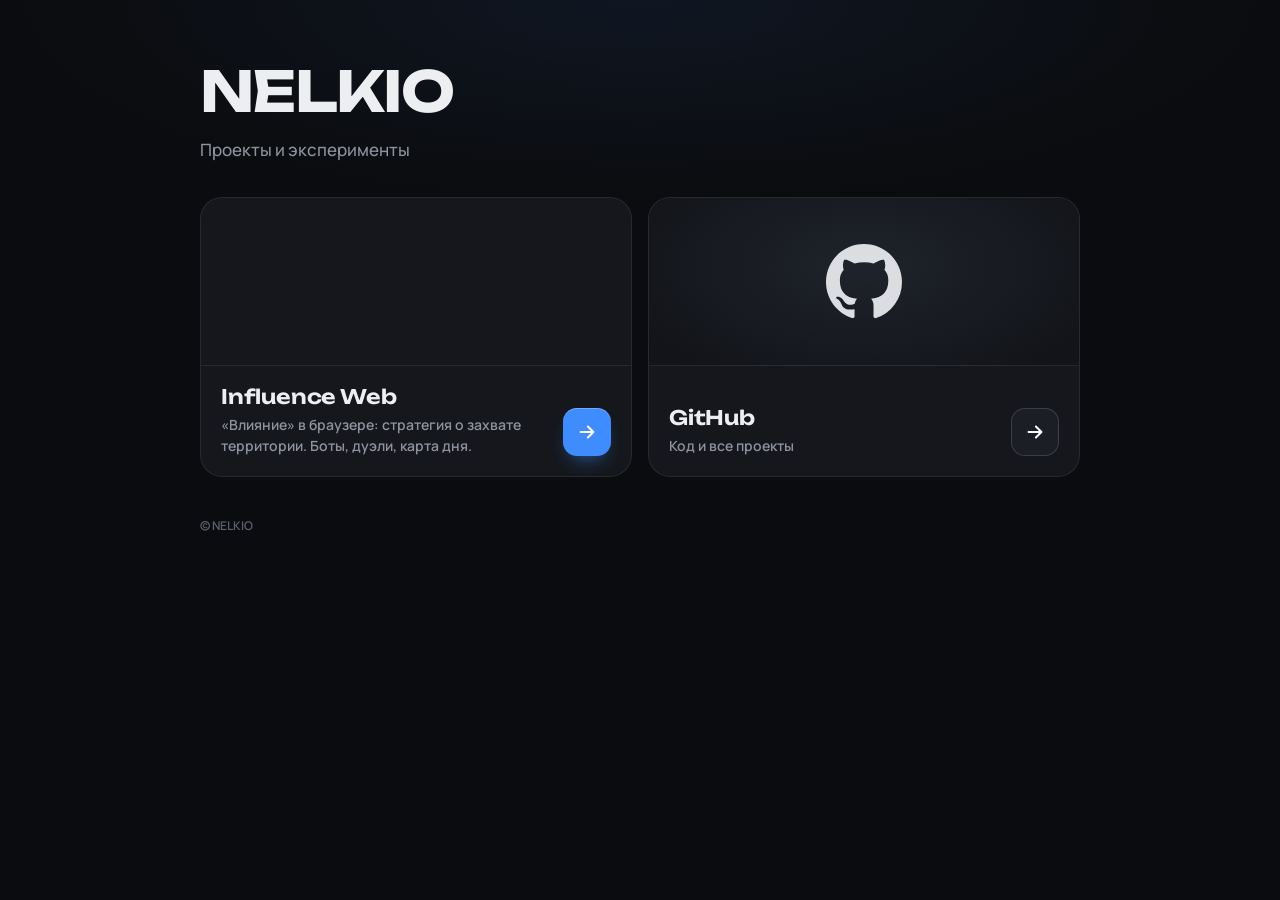
==== index.html @ 96574cf7 "Yandex verification via meta tag" ====
<!doctype html>
<html lang="ru">
  <head>
    <meta charset="UTF-8" />
    <meta name="viewport" content="width=device-width, initial-scale=1, viewport-fit=cover" />
    <title>NELKIO — проекты</title>
    <meta name="description" content="Проекты NELKIO: браузерные игры и эксперименты. Influence Web — «Влияние» в браузере." />
    <meta property="og:type" content="website" />
    <meta property="og:title" content="NELKIO — проекты" />
    <meta property="og:description" content="Браузерные игры и эксперименты." />
    <meta property="og:url" content="https://nelkio.github.io/" />
    <meta property="og:image" content="https://nelkio.github.io/influence-web/og.png" />
    <meta name="yandex-verification" content="b2a7fdac9ae3e78f" />
    <meta name="theme-color" content="#0b0c0f" />
    <link rel="icon" href="https://nelkio.github.io/influence-web/icon.svg" type="image/svg+xml" />
    <link rel="preconnect" href="https://fonts.googleapis.com" />
    <link rel="preconnect" href="https://fonts.gstatic.com" crossorigin />
    <link href="https://fonts.googleapis.com/css2?family=Manrope:wght@500;600;700&family=Unbounded:wght@600;700&display=swap" rel="stylesheet" />
    <style>
      :root {
        --bg: #0b0c0f;
        --surface: #15171c;
        --surface-2: #1b1e24;
        --hair: rgba(255, 255, 255, 0.08);
        --hair-2: rgba(255, 255, 255, 0.14);
        --text: #eceef2;
        --muted: #8d939e;
        --blue: #3f8cff;
        color-scheme: dark;
      }

      * {
        box-sizing: border-box;
      }

      html,
      body {
        margin: 0;
        min-height: 100%;
        background: var(--bg);
        color: var(--text);
        font-family: 'Manrope', system-ui, -apple-system, 'Segoe UI', sans-serif;
        -webkit-font-smoothing: antialiased;
      }

      body {
        background:
          radial-gradient(70% 50% at 50% 0%, rgba(63, 140, 255, 0.08), transparent 70%),
          var(--bg);
      }

      main {
        max-width: 920px;
        margin: 0 auto;
        padding: calc(env(safe-area-inset-top, 0px) + 56px) 20px calc(env(safe-area-inset-bottom, 0px) + 40px);
      }

      header {
        margin-bottom: 36px;
      }

      h1 {
        font-family: 'Unbounded', 'Manrope', sans-serif;
        font-weight: 700;
        font-size: clamp(36px, 7vw, 56px);
        letter-spacing: -0.03em;
        margin: 0;
      }

      header p {
        margin: 12px 0 0;
        color: var(--muted);
        font-size: 17px;
        font-weight: 500;
      }

      .grid {
        display: grid;
        grid-template-columns: 1fr;
        gap: 16px;
      }

      @media (min-width: 760px) {
        .grid {
          grid-template-columns: 1fr 1fr;
        }
      }

      .card {
        position: relative;
        display: flex;
        flex-direction: column;
        min-height: 280px;
        border-radius: 22px;
        border: 1px solid var(--hair);
        background: var(--surface);
        color: inherit;
        text-decoration: none;
        overflow: hidden;
        transition: transform 0.15s, border-color 0.15s, background 0.15s;
      }

      .card:hover {
        transform: translateY(-2px);
        border-color: var(--hair-2);
        background: var(--surface-2);
      }

      .card:active {
        transform: scale(0.99);
      }

      .card:focus-visible {
        outline: 2px solid var(--blue);
        outline-offset: 3px;
      }

      .cover {
        height: 168px;
        background-size: cover;
        background-position: center;
        border-bottom: 1px solid var(--hair);
      }

      .cover.github {
        display: grid;
        place-items: center;
        background: radial-gradient(60% 80% at 50% 40%, #1f232b, #121419);
      }

      .cover.github svg {
        width: 76px;
        height: 76px;
        fill: var(--text);
        opacity: 0.92;
      }

      .body {
        display: flex;
        align-items: flex-end;
        justify-content: space-between;
        gap: 16px;
        padding: 18px 20px 20px;
        margin-top: auto;
      }

      .title {
        font-family: 'Unbounded', 'Manrope', sans-serif;
        font-weight: 600;
        font-size: 20px;
        letter-spacing: -0.01em;
      }

      .desc {
        margin-top: 6px;
        color: var(--muted);
        font-size: 14px;
        font-weight: 600;
        line-height: 1.45;
      }

      .go {
        flex: none;
        width: 48px;
        height: 48px;
        border-radius: 14px;
        display: grid;
        place-items: center;
        background: var(--blue);
        color: #fff;
        box-shadow: 0 1px 0 rgba(255, 255, 255, 0.25) inset, 0 10px 22px -12px var(--blue);
      }

      .card.alt .go {
        background: var(--surface-2);
        border: 1px solid var(--hair-2);
        box-shadow: none;
      }

      .go svg {
        width: 22px;
        height: 22px;
      }

      footer {
        margin-top: 40px;
        color: #5c626d;
        font-size: 12px;
        font-weight: 600;
      }
    </style>
  </head>
  <body>
    <main>
      <header>
        <h1>NELKIO</h1>
        <p>Проекты и эксперименты</p>
      </header>
      <div class="grid" id="grid"></div>
      <footer>© NELKIO</footer>
    </main>

    <script>
      // Add new projects here: they appear as cards before the GitHub card.
      const PROJECTS = [
        {
          title: 'Influence Web',
          desc: '«Влияние» в браузере: стратегия о захвате территории. Боты, дуэли, карта дня.',
          url: 'https://nelkio.github.io/influence-web/',
          cover: 'https://nelkio.github.io/influence-web/og.png',
        },
      ];
      const GITHUB = { title: 'GitHub', desc: 'Код и все проекты', url: 'https://github.com/NELKIO' };

      const arrow =
        '<svg viewBox="0 0 24 24" fill="none" stroke="currentColor" stroke-width="2.2" stroke-linecap="round" stroke-linejoin="round"><path d="M5 12h14M13 6l6 6-6 6"/></svg>';
      const githubMark =
        '<svg viewBox="0 0 16 16" aria-hidden="true"><path d="M8 0C3.58 0 0 3.58 0 8c0 3.54 2.29 6.53 5.47 7.59.4.07.55-.17.55-.38 0-.19-.01-.82-.01-1.49-2.01.37-2.53-.49-2.69-.94-.09-.23-.48-.94-.82-1.13-.28-.15-.68-.52-.01-.53.63-.01 1.08.58 1.23.82.72 1.21 1.87.87 2.33.66.07-.52.28-.87.51-1.07-1.78-.2-3.64-.89-3.64-3.95 0-.87.31-1.59.82-2.15-.08-.2-.36-1.02.08-2.12 0 0 .67-.21 2.2.82.64-.18 1.32-.27 2-.27.68 0 1.36.09 2 .27 1.53-1.04 2.2-.82 2.2-.82.44 1.1.16 1.92.08 2.12.51.56.82 1.27.82 2.15 0 3.07-1.87 3.75-3.65 3.95.29.25.54.73.54 1.48 0 1.07-.01 1.93-.01 2.2 0 .21.15.46.55.38A8.013 8.013 0 0016 8c0-4.42-3.58-8-8-8z"/></svg>';

      const esc = (s) => s.replace(/[&<>"]/g, (c) => ({ '&': '&amp;', '<': '&lt;', '>': '&gt;', '"': '&quot;' })[c]);
      const card = (p, alt, cover) =>
        `<a class="card${alt ? ' alt' : ''}" href="${esc(p.url)}">${cover}<div class="body"><div><div class="title">${esc(p.title)}</div><div class="desc">${esc(p.desc)}</div></div><span class="go">${arrow}</span></div></a>`;

      document.getElementById('grid').innerHTML =
        PROJECTS.map((p) => card(p, false, `<div class="cover" style="background-image:url('${esc(p.cover)}')"></div>`)).join('') +
        card(GITHUB, true, `<div class="cover github">${githubMark}</div>`);
    </script>
    <noscript>
      <p style="padding: 0 20px"><a href="https://nelkio.github.io/influence-web/">Influence Web</a> · <a href="https://github.com/NELKIO">GitHub</a></p>
    </noscript>
  </body>
</html>
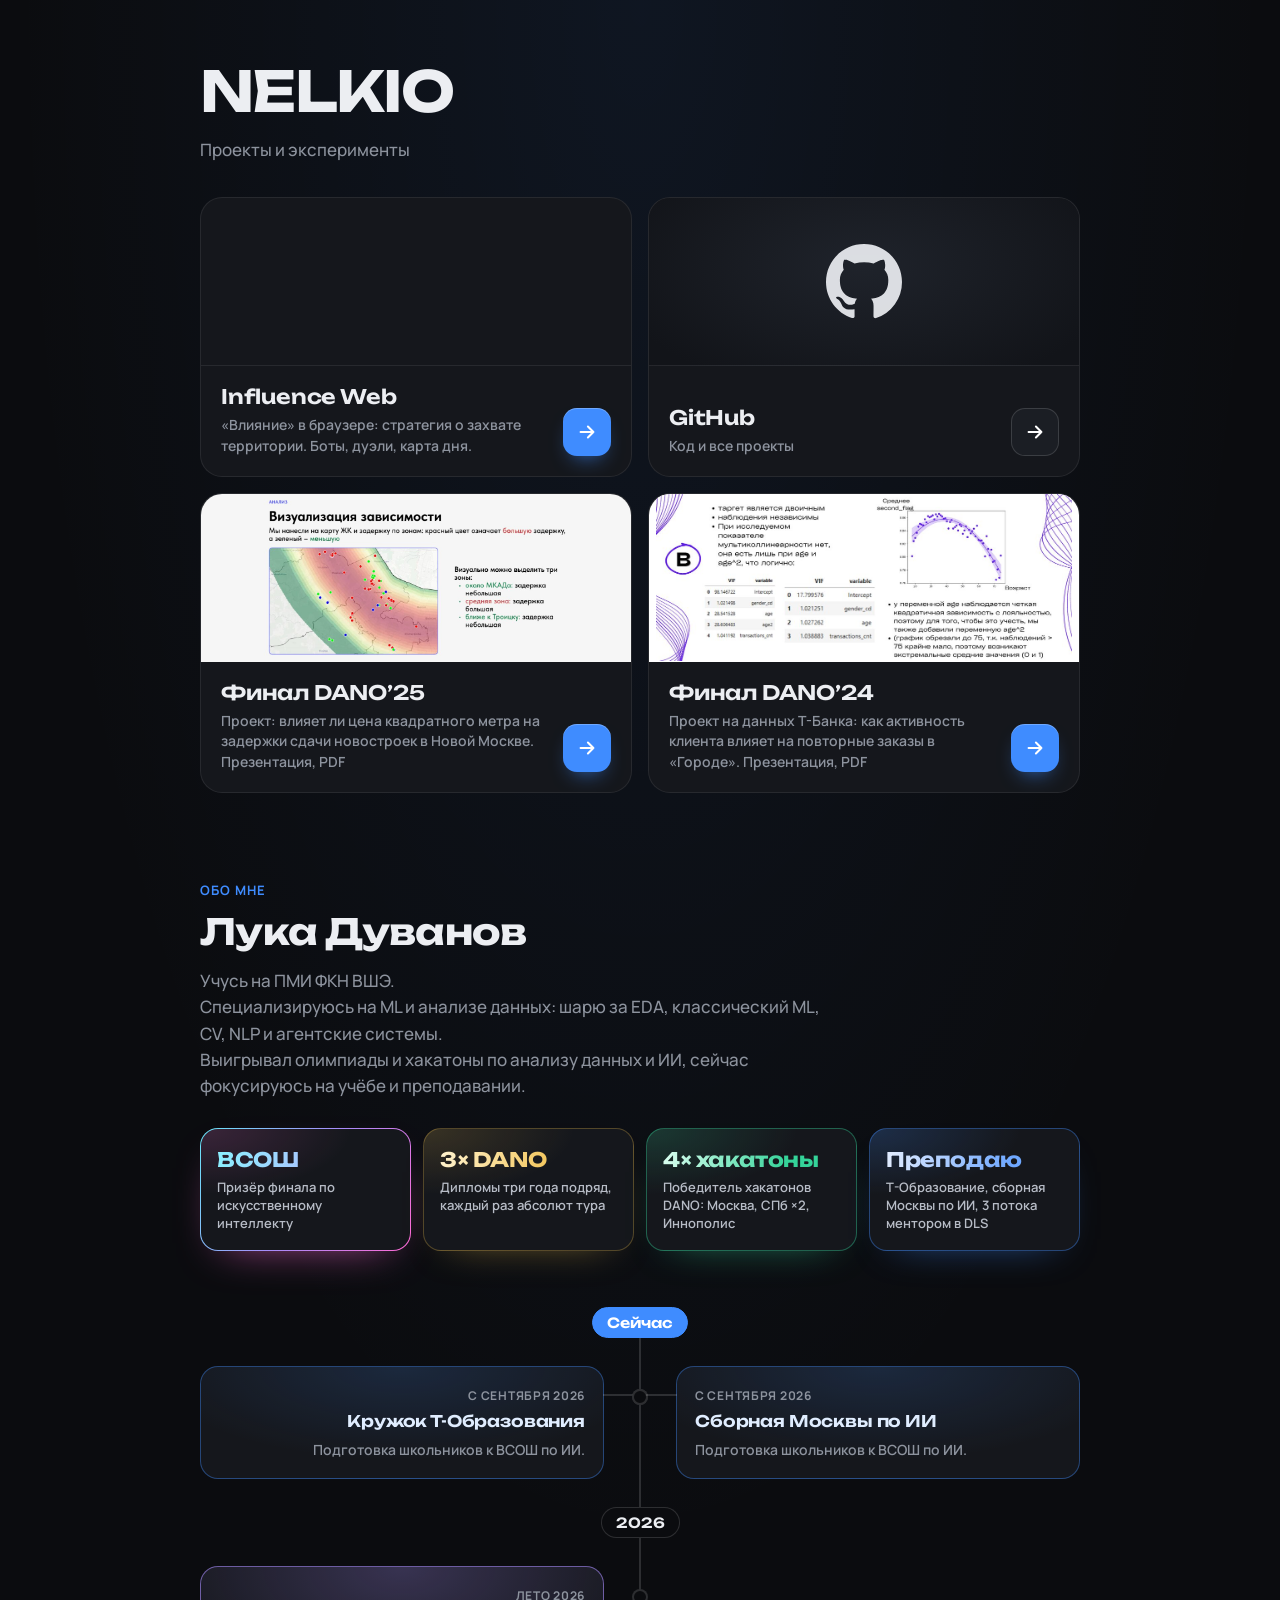
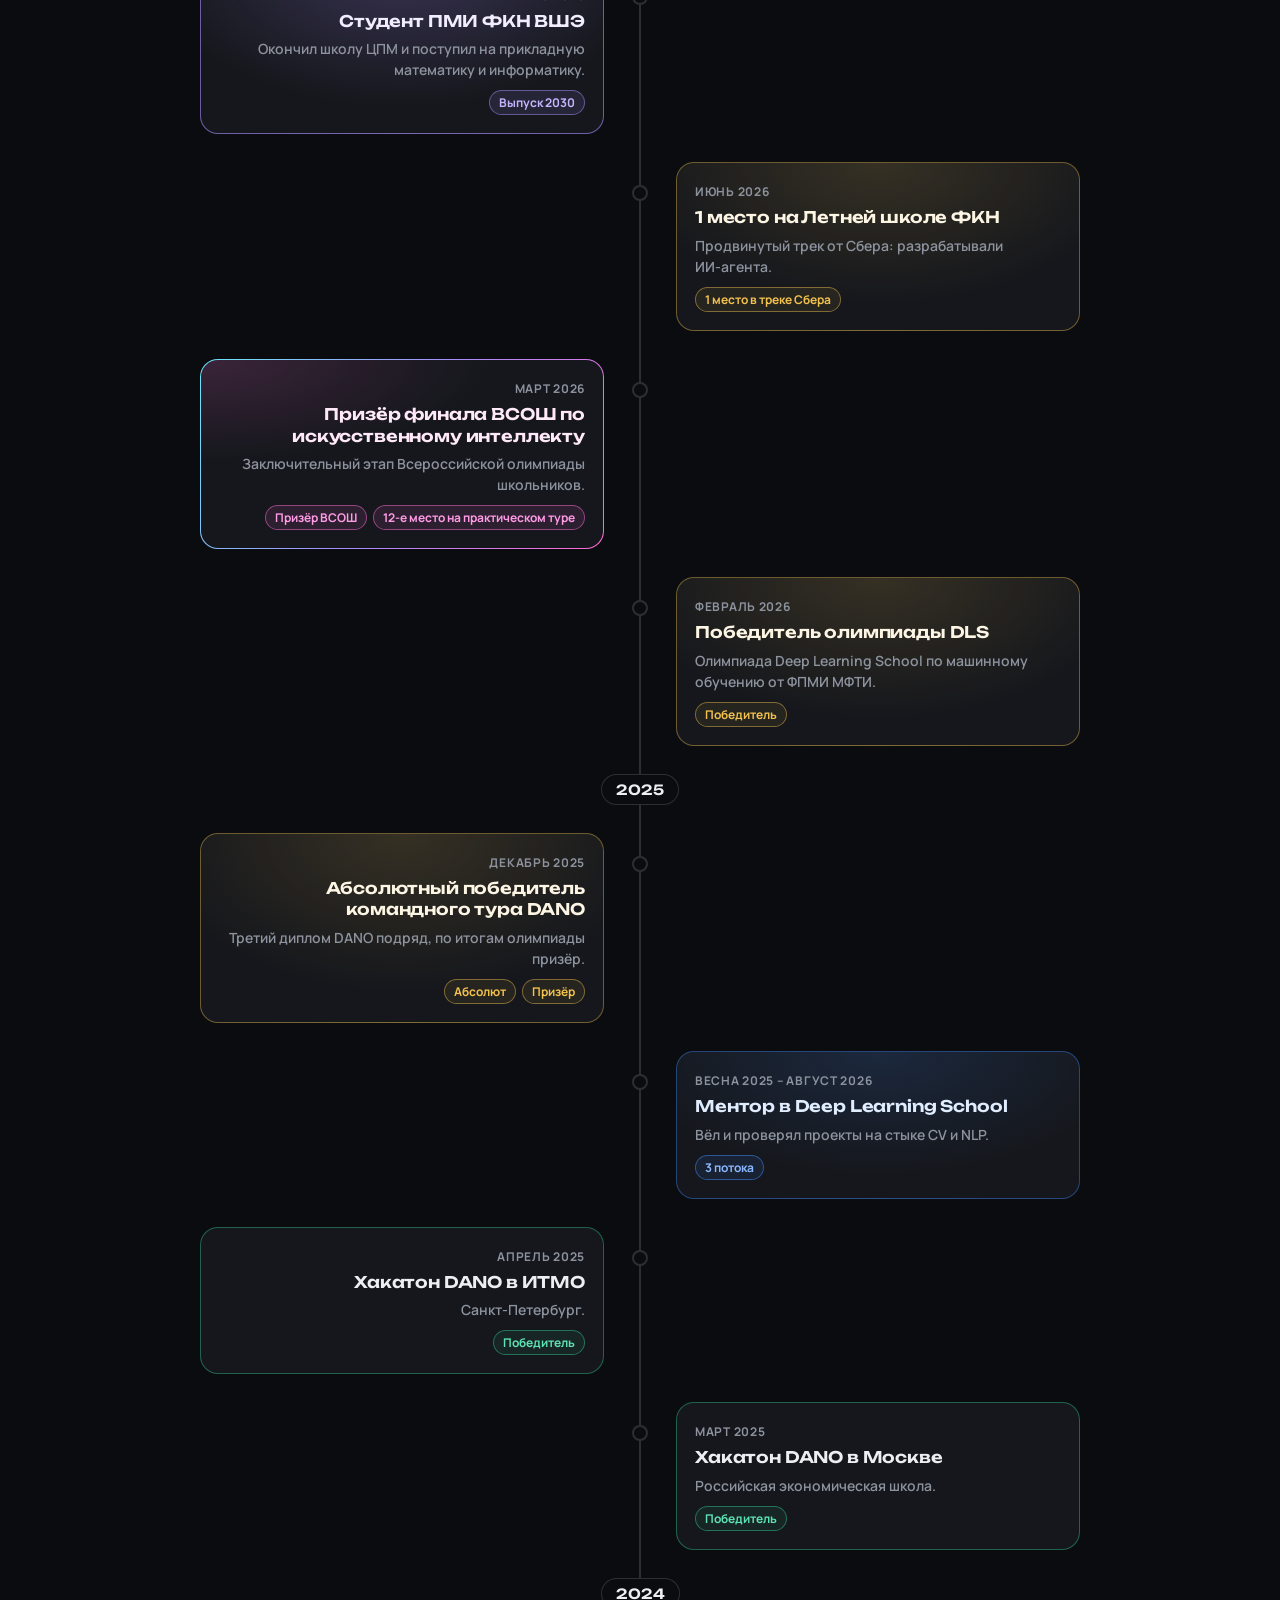
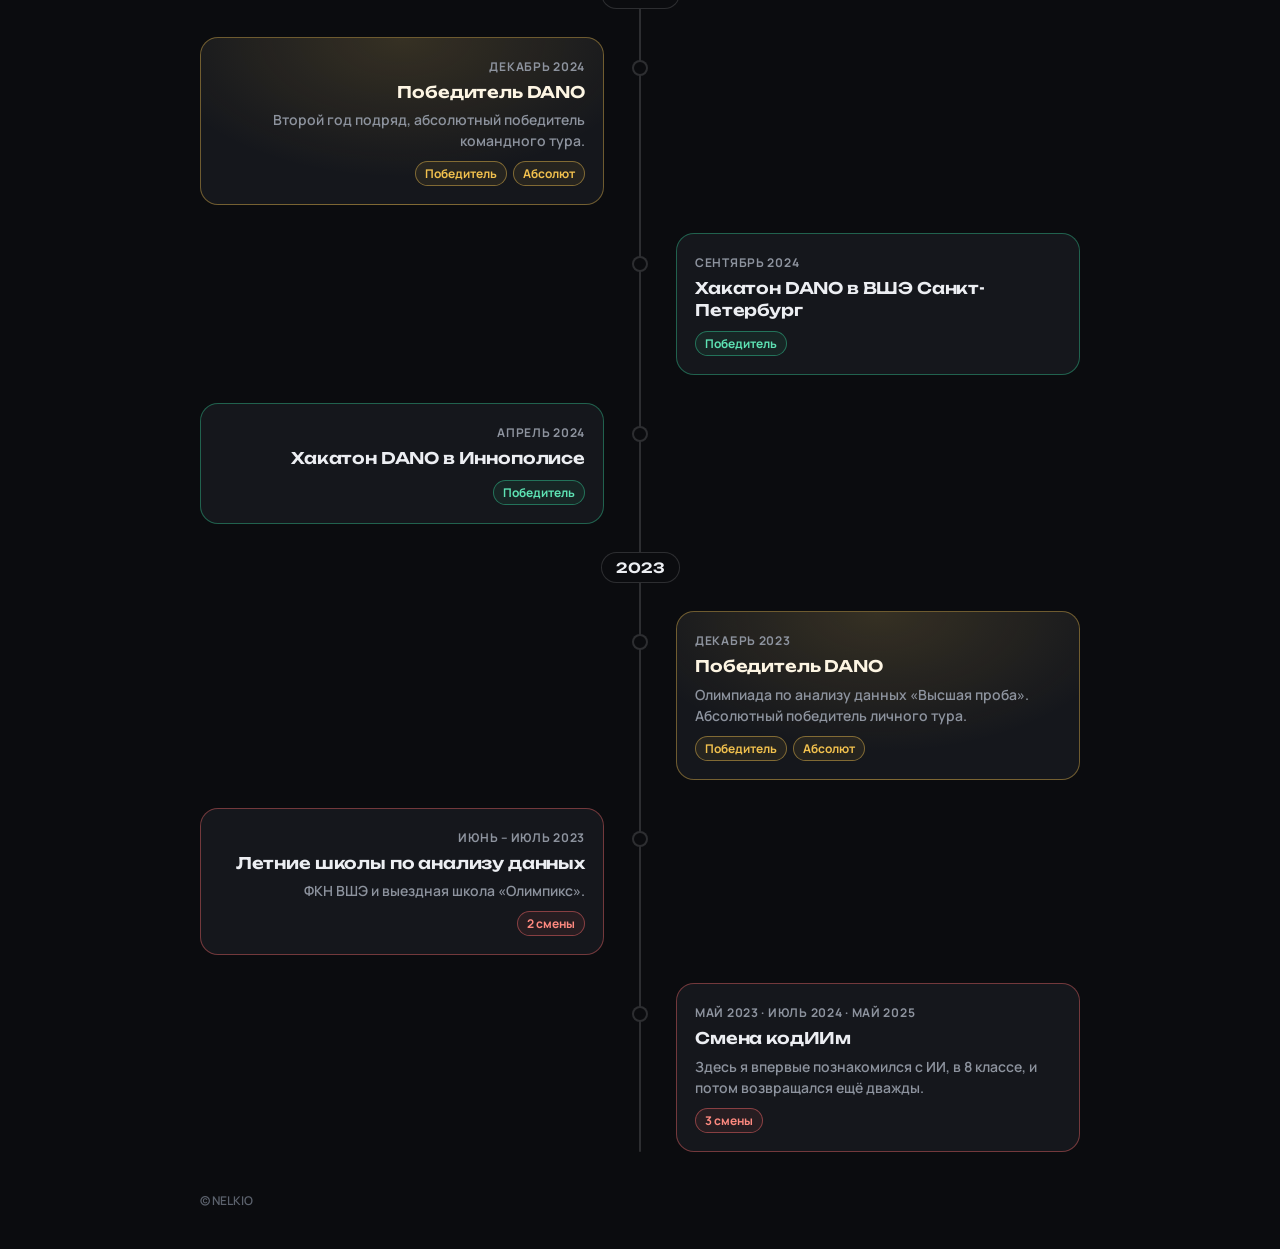
==== commit f61468ef: "Hub: about section with timeline, DANO final decks, social preview - "Обо мне" below the projects: i" ====
--- a/index.html
+++ b/index.html
@@ -3,16 +3,58 @@
   <head>
     <meta charset="UTF-8" />
     <meta name="viewport" content="width=device-width, initial-scale=1, viewport-fit=cover" />
-    <title>NELKIO — проекты</title>
-    <meta name="description" content="Проекты NELKIO: браузерные игры и эксперименты. Influence Web — «Влияние» в браузере." />
-    <meta property="og:type" content="website" />
-    <meta property="og:title" content="NELKIO — проекты" />
-    <meta property="og:description" content="Браузерные игры и эксперименты." />
+    <title>Лука Дуванов (NELKIO) — ML, анализ данных и проекты</title>
+    <meta name="description" content="Лука Дуванов (NELKIO), студент ПМИ ФКН ВШЭ: ML и анализ данных. Призёр ВСОШ по ИИ, трижды диплом DANO, победитель 4 хакатонов DANO. Проекты и игры." />
+    <meta name="author" content="Лука Дуванов" />
+    <link rel="canonical" href="https://nelkio.github.io/" />
+    <meta property="og:type" content="profile" />
+    <meta property="profile:first_name" content="Лука" />
+    <meta property="profile:last_name" content="Дуванов" />
+    <meta property="og:locale" content="ru_RU" />
+    <meta property="og:site_name" content="NELKIO" />
+    <meta property="og:title" content="Лука Дуванов (NELKIO) — ML, анализ данных и проекты" />
+    <meta property="og:description" content="Студент ПМИ ФКН ВШЭ. Призёр ВСОШ по ИИ, трижды диплом DANO, победитель 4 хакатонов DANO. Проекты и эксперименты." />
     <meta property="og:url" content="https://nelkio.github.io/" />
-    <meta property="og:image" content="https://nelkio.github.io/influence-web/og.png" />
+    <meta property="og:image" content="https://nelkio.github.io/og.png" />
+    <meta property="og:image:width" content="1200" />
+    <meta property="og:image:height" content="630" />
+    <meta property="og:image:alt" content="Лука Дуванов: ВСОШ, 3× DANO, 4× хакатоны, преподавание" />
+    <meta name="twitter:card" content="summary_large_image" />
+    <meta name="twitter:image" content="https://nelkio.github.io/og.png" />
+    <meta name="google-site-verification" content="sBDF4QuI3c0VnsnnlpVagbPLyioW5jRaXDjcs0wuUSE" />
     <meta name="yandex-verification" content="b2a7fdac9ae3e78f" />
     <meta name="theme-color" content="#0b0c0f" />
     <link rel="icon" href="https://nelkio.github.io/influence-web/icon.svg" type="image/svg+xml" />
+    <!-- tells search engines that this site and the GitHub profile belong to the same person -->
+    <link rel="me" href="https://github.com/NELKIO" />
+    <script type="application/ld+json">
+      {
+        "@context": "https://schema.org",
+        "@type": "WebSite",
+        "name": "NELKIO",
+        "url": "https://nelkio.github.io/",
+        "author": {
+          "@type": "Person",
+          "name": "Лука Дуванов",
+          "alternateName": "NELKIO",
+          "url": "https://nelkio.github.io/",
+          "sameAs": ["https://github.com/NELKIO"],
+          "description": "Студент ПМИ ФКН ВШЭ, ML и анализ данных",
+          "affiliation": { "@type": "CollegeOrUniversity", "name": "НИУ ВШЭ, факультет компьютерных наук" },
+          "knowsAbout": ["Машинное обучение", "Анализ данных", "Компьютерное зрение", "NLP", "Агентные системы"],
+          "award": [
+            "Призёр заключительного этапа ВСОШ по искусственному интеллекту, 2026",
+            "Победитель олимпиады DANO (Высшая проба, анализ данных), 2023 и 2024",
+            "Призёр олимпиады DANO, 2025",
+            "Победитель олимпиады DLS, 2026"
+          ]
+        },
+        "hasPart": [{ "@type": "VideoGame", "name": "Influence Web", "url": "https://nelkio.github.io/influence-web/" }]
+      }
+    </script>
+    <script>
+      document.documentElement.classList.add('js');
+    </script>
     <link rel="preconnect" href="https://fonts.googleapis.com" />
     <link rel="preconnect" href="https://fonts.gstatic.com" crossorigin />
     <link href="https://fonts.googleapis.com/css2?family=Manrope:wght@500;600;700&family=Unbounded:wght@600;700&display=swap" rel="stylesheet" />
@@ -182,6 +224,515 @@
         height: 22px;
       }
 
+      /* About: intro, stats and a timeline with the line down the middle */
+      .about {
+        margin-top: 88px;
+        --gold: #f2c14e;
+        --holo: linear-gradient(120deg, #67e8f9, #a78bfa 50%, #ff6ad5);
+      }
+
+      .eyebrow {
+        margin-bottom: 10px;
+        color: var(--blue);
+        font-size: 13px;
+        font-weight: 700;
+        letter-spacing: 0.08em;
+        text-transform: uppercase;
+      }
+
+      .about h2 {
+        font-family: 'Unbounded', 'Manrope', sans-serif;
+        font-weight: 700;
+        font-size: clamp(26px, 4.6vw, 36px);
+        letter-spacing: -0.02em;
+        margin: 0;
+      }
+
+      .lead {
+        margin: 14px 0 0;
+        max-width: 640px;
+        color: var(--muted);
+        font-size: 17px;
+        font-weight: 500;
+        line-height: 1.55;
+      }
+
+      .lead b {
+        color: var(--text);
+        font-weight: 700;
+      }
+
+      .stats {
+        display: grid;
+        grid-template-columns: minmax(0, 1fr);
+        gap: 12px;
+        margin: 28px 0 0;
+        padding: 0;
+        list-style: none;
+      }
+
+      @media (min-width: 360px) {
+        .stats {
+          grid-template-columns: repeat(2, minmax(0, 1fr));
+        }
+      }
+
+      @media (min-width: 760px) {
+        .stats {
+          grid-template-columns: repeat(4, minmax(0, 1fr));
+        }
+
+        .stats strong {
+          font-size: 22px;
+          white-space: nowrap;
+        }
+      }
+
+      .stats li {
+        position: relative;
+        padding: 18px 16px 18px;
+        border-radius: 18px;
+        border: 1px solid rgba(242, 193, 78, 0.28);
+        background:
+          radial-gradient(120% 90% at 0% 0%, rgba(242, 193, 78, 0.16), transparent 60%),
+          var(--surface);
+        box-shadow: 0 16px 40px -28px rgba(242, 193, 78, 0.6);
+      }
+
+      /* teaching tile in the same blue as teaching cards in the timeline */
+      .stats li.teach {
+        border-color: rgba(63, 140, 255, 0.4);
+        background:
+          radial-gradient(120% 90% at 0% 0%, rgba(63, 140, 255, 0.2), transparent 60%),
+          var(--surface);
+        box-shadow: 0 16px 40px -28px rgba(63, 140, 255, 0.7);
+      }
+
+      .stats li.teach strong {
+        background-image: linear-gradient(100deg, #e3edff, #6fa8ff 70%);
+      }
+
+      .stats li.win {
+        border-color: rgba(52, 211, 153, 0.4);
+        background:
+          radial-gradient(120% 90% at 0% 0%, rgba(52, 211, 153, 0.18), transparent 60%),
+          var(--surface);
+        box-shadow: 0 16px 40px -28px rgba(52, 211, 153, 0.7);
+      }
+
+      .stats li.win strong {
+        background-image: linear-gradient(100deg, #dcfff1, #34d399 70%);
+      }
+
+      /* VSOSH stands out: iridescent border, tint and shimmering title */
+      .stats li.vsosh,
+      .item.vsosh {
+        border-color: transparent;
+        background:
+          radial-gradient(120% 90% at 0% 0%, rgba(255, 106, 213, 0.16), transparent 60%) padding-box,
+          linear-gradient(var(--surface), var(--surface)) padding-box,
+          var(--holo) border-box;
+      }
+
+      .stats li.vsosh {
+        box-shadow: 0 16px 44px -24px rgba(255, 106, 213, 0.75);
+      }
+
+      .stats li.vsosh strong {
+        background-image: linear-gradient(100deg, #8bf0ff, #c4a1ff, #ff8ade, #8bf0ff);
+        background-size: 300% 100%;
+        animation: shimmer 6s linear infinite;
+      }
+
+      @keyframes shimmer {
+        to {
+          background-position: 300% 0;
+        }
+      }
+
+      .stats strong {
+        display: block;
+        font-family: 'Unbounded', 'Manrope', sans-serif;
+        font-weight: 700;
+        font-size: 20px;
+        letter-spacing: -0.02em;
+        background: linear-gradient(100deg, #fff3cf, var(--gold) 70%);
+        -webkit-background-clip: text;
+        background-clip: text;
+        color: transparent;
+      }
+
+      .stats li > span {
+        display: block;
+        margin-top: 6px;
+        color: #b7bcc6;
+        font-size: 13px;
+        font-weight: 600;
+        line-height: 1.4;
+      }
+
+      .tl {
+        position: relative;
+        margin: 56px 0 0;
+        padding: 0;
+        list-style: none;
+      }
+
+      .tl-line,
+      .tl-fill {
+        position: absolute;
+        top: 0;
+        left: 50%;
+        width: 2px;
+        transform: translateX(-50%);
+        border-radius: 2px;
+      }
+
+      .tl-line {
+        bottom: 0;
+        background: var(--hair-2);
+      }
+
+      .tl-fill {
+        height: 0;
+        background: linear-gradient(var(--blue), #8ab8ff);
+        box-shadow: 0 0 14px rgba(63, 140, 255, 0.55);
+      }
+
+      .year {
+        position: relative;
+        display: flex;
+        justify-content: center;
+        margin: 8px 0 28px;
+      }
+
+      .year span {
+        padding: 6px 14px;
+        border-radius: 999px;
+        border: 1px solid var(--hair-2);
+        background: var(--bg);
+        font-family: 'Unbounded', 'Manrope', sans-serif;
+        font-weight: 600;
+        font-size: 14px;
+      }
+
+      .year.now span {
+        border-color: var(--blue);
+        color: #fff;
+        background: var(--blue);
+      }
+
+      .item {
+        position: relative;
+        width: calc(50% - 36px);
+        margin-bottom: 28px;
+        padding: 16px 18px 18px;
+        border-radius: 18px;
+        border: 1px solid var(--hair);
+        background: var(--surface);
+      }
+
+      .item.r {
+        margin-left: auto;
+      }
+
+      .item:last-child {
+        margin-bottom: 0;
+      }
+
+      /* accent cards: gold for major wins, green for hackathons, blue for teaching, violet for study */
+      .item.top {
+        --acc: var(--gold);
+        --acc-rgb: 242, 193, 78;
+      }
+
+      .item.win {
+        --acc: #34d399;
+        --acc-rgb: 52, 211, 153;
+      }
+
+      .item.camp {
+        --acc: #ff6b6b;
+        --acc-rgb: 255, 107, 107;
+      }
+
+      .item.teach {
+        --acc: var(--blue);
+        --acc-rgb: 63, 140, 255;
+      }
+
+      .item.study {
+        --acc: #a78bfa;
+        --acc-rgb: 167, 139, 250;
+      }
+
+      .item.top,
+      .item.teach,
+      .item.study {
+        border-color: rgba(var(--acc-rgb), 0.4);
+        background:
+          radial-gradient(90% 120% at 50% 0%, rgba(var(--acc-rgb), 0.15), transparent 70%),
+          var(--surface);
+      }
+
+      .item.win,
+      .item.camp {
+        border-color: rgba(var(--acc-rgb), 0.4);
+      }
+
+      .item.top h3,
+      .item.teach h3,
+      .item.study h3 {
+        color: color-mix(in srgb, var(--acc) 16%, #fff);
+      }
+
+      /* two branches at the same moment: one dot, a stem to each card */
+      .pair {
+        position: relative;
+        display: flex;
+        justify-content: space-between;
+        align-items: flex-start;
+        margin-bottom: 28px;
+      }
+
+      .pair .item {
+        margin: 0;
+      }
+
+      .pair .item::after {
+        content: '';
+        position: absolute;
+        top: 27px;
+        width: 31px;
+        height: 2px;
+        background: var(--hair-2);
+        transition: background 0.3s;
+      }
+
+      .pair .item.l::after {
+        right: -31px;
+      }
+
+      .pair .item.r::after {
+        left: -31px;
+      }
+
+      .pair .item.on::after {
+        background: var(--blue);
+      }
+
+      .item.l {
+        text-align: right;
+      }
+
+      .item::before {
+        content: '';
+        position: absolute;
+        top: 22px;
+        width: 12px;
+        height: 12px;
+        border-radius: 50%;
+        background: var(--bg);
+        border: 2px solid var(--hair-2);
+        transition: border-color 0.3s, background 0.3s, box-shadow 0.3s;
+      }
+
+      .item.l::before {
+        right: -45px;
+      }
+
+      .item.r::before {
+        left: -45px;
+      }
+
+      .item.on::before {
+        border-color: var(--blue);
+        background: var(--blue);
+        box-shadow: 0 0 0 4px rgba(63, 140, 255, 0.18);
+      }
+
+      .item.top.on::before,
+      .item.win.on::before,
+      .item.camp.on::before,
+      .item.teach.on::before,
+      .item.study.on::before {
+        border-color: var(--acc);
+        background: var(--acc);
+        box-shadow: 0 0 0 4px rgba(var(--acc-rgb), 0.18), 0 0 16px rgba(var(--acc-rgb), 0.5);
+      }
+
+      .item time {
+        color: var(--muted);
+        font-size: 12px;
+        font-weight: 700;
+        letter-spacing: 0.06em;
+        text-transform: uppercase;
+      }
+
+      .item h3 {
+        margin: 6px 0 0;
+        font-family: 'Unbounded', 'Manrope', sans-serif;
+        font-weight: 600;
+        font-size: 16px;
+        line-height: 1.35;
+        letter-spacing: -0.01em;
+      }
+
+      .item p {
+        margin: 6px 0 0;
+        color: var(--muted);
+        font-size: 14px;
+        font-weight: 600;
+        line-height: 1.5;
+      }
+
+      .tags {
+        display: flex;
+        flex-wrap: wrap;
+        gap: 6px;
+        margin-top: 10px;
+      }
+
+      .item.l .tags {
+        justify-content: flex-end;
+      }
+
+      .tag {
+        padding: 3px 9px;
+        border-radius: 999px;
+        border: 1px solid var(--hair-2);
+        font-size: 12px;
+        font-weight: 700;
+        color: var(--text);
+      }
+
+      .tag.gold {
+        border-color: rgba(242, 193, 78, 0.45);
+        color: var(--gold);
+        background: rgba(242, 193, 78, 0.08);
+      }
+
+      .tag.blue {
+        border-color: rgba(63, 140, 255, 0.5);
+        color: #8ab8ff;
+        background: rgba(63, 140, 255, 0.1);
+      }
+
+      .item.vsosh h3 {
+        color: #ffe9f8;
+      }
+
+      .item.vsosh.on::before {
+        border-color: #ff6ad5;
+        background: var(--holo);
+        box-shadow: 0 0 0 4px rgba(255, 106, 213, 0.2), 0 0 18px rgba(255, 106, 213, 0.6);
+      }
+
+      .tag.holo {
+        border-color: rgba(255, 106, 213, 0.5);
+        color: #ff9be6;
+        background: rgba(255, 106, 213, 0.1);
+      }
+
+      .item.study {
+        border-color: rgba(var(--acc-rgb), 0.6);
+        background:
+          radial-gradient(90% 120% at 50% 0%, rgba(var(--acc-rgb), 0.24), transparent 70%),
+          var(--surface);
+      }
+
+      .tag.violet {
+        border-color: rgba(167, 139, 250, 0.5);
+        color: #c4b5fd;
+        background: rgba(167, 139, 250, 0.12);
+      }
+
+      .tag.green {
+        border-color: rgba(52, 211, 153, 0.45);
+        color: #5ee3b4;
+        background: rgba(52, 211, 153, 0.08);
+      }
+
+      .tag.red {
+        border-color: rgba(255, 107, 107, 0.45);
+        color: #ff8a80;
+        background: rgba(255, 107, 107, 0.08);
+      }
+
+      /* hidden only when JS is there to reveal it */
+      .js .item {
+        opacity: 0;
+        transform: translateY(18px);
+        transition: opacity 0.5s, transform 0.5s;
+      }
+
+      .js .item.in {
+        opacity: 1;
+        transform: none;
+      }
+
+      @media (max-width: 759px) {
+        .tl-line,
+        .tl-fill {
+          left: 7px;
+        }
+
+        .year {
+          justify-content: flex-start;
+          margin-left: 0;
+        }
+
+        .item,
+        .item.l,
+        .item.r {
+          width: auto;
+          margin-left: 32px;
+          text-align: left;
+        }
+
+        .item.l::before,
+        .item.r::before {
+          left: -34px;
+          right: auto;
+        }
+
+        .item.l .tags {
+          justify-content: flex-start;
+        }
+
+        .pair {
+          flex-direction: column;
+          gap: 28px;
+          align-items: stretch;
+        }
+
+        .pair .item,
+        .pair .item.r {
+          margin-left: 32px;
+        }
+
+        .pair .item::after {
+          display: none;
+        }
+      }
+
+      @media (prefers-reduced-motion: reduce) {
+        .js .item {
+          opacity: 1;
+          transform: none;
+          transition: none;
+        }
+
+        .stats li.vsosh strong {
+          animation: none;
+        }
+      }
+
+      /* keeps hyphenated words whole without a non-breaking hyphen, so search sees a normal "-" */
+      .nw {
+        white-space: nowrap;
+      }
+
       footer {
         margin-top: 40px;
         color: #5c626d;
@@ -197,6 +748,133 @@
         <p>Проекты и эксперименты</p>
       </header>
       <div class="grid" id="grid"></div>
+
+      <section class="about" id="about">
+        <div class="eyebrow">Обо мне</div>
+        <h2>Лука Дуванов</h2>
+        <p class="lead">
+          Учусь на ПМИ ФКН ВШЭ.<br />
+          Специализируюсь на ML и анализе данных: шарю за EDA, классический ML, CV, NLP и агентские системы.<br />
+          Выигрывал олимпиады и хакатоны по анализу данных и ИИ, сейчас фокусируюсь на учёбе и преподавании.
+        </p>
+
+        <ul class="stats">
+          <li class="vsosh"><strong>ВСОШ</strong><span>Призёр финала по искусственному интеллекту</span></li>
+          <li><strong>3×&nbsp;DANO</strong><span>Дипломы три года подряд, каждый раз абсолют тура</span></li>
+          <li class="win"><strong>4× хакатоны</strong><span>Победитель хакатонов DANO: Москва, СПб&nbsp;×2, Иннополис</span></li>
+          <li class="teach"><strong>Преподаю</strong><span><span class="nw">Т-Образование</span>, сборная Москвы по ИИ, 3 потока ментором в DLS</span></li>
+        </ul>
+
+        <ol class="tl" id="tl">
+          <li class="tl-line" aria-hidden="true"></li>
+          <li class="tl-fill" aria-hidden="true"></li>
+
+          <li class="year now"><span>Сейчас</span></li>
+          <li class="pair">
+            <div class="item l teach">
+              <time>С сентября 2026</time>
+              <h3>Кружок <span class="nw">Т-Образования</span></h3>
+              <p>Подготовка школьников к ВСОШ по ИИ.</p>
+            </div>
+            <div class="item r teach">
+              <time>С сентября 2026</time>
+              <h3>Сборная Москвы по ИИ</h3>
+              <p>Подготовка школьников к ВСОШ по ИИ.</p>
+            </div>
+          </li>
+
+          <li class="year"><span>2026</span></li>
+          <li class="item l study">
+            <time>Лето 2026</time>
+            <h3>Студент ПМИ ФКН ВШЭ</h3>
+            <p>Окончил школу ЦПМ и поступил на прикладную математику и информатику.</p>
+            <div class="tags"><span class="tag violet">Выпуск 2030</span></div>
+          </li>
+          <li class="item r top">
+            <time>Июнь 2026</time>
+            <h3>1 место на Летней школе ФКН</h3>
+            <p>Продвинутый трек от Сбера: разрабатывали <span class="nw">ИИ-агента</span>.</p>
+            <div class="tags"><span class="tag gold">1 место в треке Сбера</span></div>
+          </li>
+          <li class="item l vsosh">
+            <time>Март 2026</time>
+            <h3>Призёр финала ВСОШ по искусственному интеллекту</h3>
+            <p>Заключительный этап Всероссийской олимпиады школьников.</p>
+            <div class="tags"><span class="tag holo">Призёр ВСОШ</span><span class="tag holo">12-е место на практическом туре</span></div>
+          </li>
+          <li class="item r top">
+            <time>Февраль 2026</time>
+            <h3>Победитель олимпиады DLS</h3>
+            <p>Олимпиада Deep Learning School по машинному обучению от ФПМИ МФТИ.</p>
+            <div class="tags"><span class="tag gold">Победитель</span></div>
+          </li>
+
+          <li class="year"><span>2025</span></li>
+          <li class="item l top">
+            <time>Декабрь 2025</time>
+            <h3>Абсолютный победитель командного тура DANO</h3>
+            <p>Третий диплом DANO подряд, по итогам олимпиады призёр.</p>
+            <div class="tags"><span class="tag gold">Абсолют</span><span class="tag gold">Призёр</span></div>
+          </li>
+          <li class="item r teach">
+            <time>Весна 2025 – август 2026</time>
+            <h3>Ментор в Deep Learning School</h3>
+            <p>Вёл и проверял проекты на стыке CV и NLP.</p>
+            <div class="tags"><span class="tag blue">3 потока</span></div>
+          </li>
+          <li class="item l win">
+            <time>Апрель 2025</time>
+            <h3>Хакатон DANO в ИТМО</h3>
+            <p>Санкт-Петербург.</p>
+            <div class="tags"><span class="tag green">Победитель</span></div>
+          </li>
+          <li class="item r win">
+            <time>Март 2025</time>
+            <h3>Хакатон DANO в Москве</h3>
+            <p>Российская экономическая школа.</p>
+            <div class="tags"><span class="tag green">Победитель</span></div>
+          </li>
+
+          <li class="year"><span>2024</span></li>
+          <li class="item l top">
+            <time>Декабрь 2024</time>
+            <h3>Победитель DANO</h3>
+            <p>Второй год подряд, абсолютный победитель командного тура.</p>
+            <div class="tags"><span class="tag gold">Победитель</span><span class="tag gold">Абсолют</span></div>
+          </li>
+          <li class="item r win">
+            <time>Сентябрь 2024</time>
+            <h3>Хакатон DANO в ВШЭ Санкт-Петербург</h3>
+            <div class="tags"><span class="tag green">Победитель</span></div>
+          </li>
+          <li class="item l win">
+            <time>Апрель 2024</time>
+            <h3>Хакатон DANO в Иннополисе</h3>
+            <div class="tags"><span class="tag green">Победитель</span></div>
+          </li>
+
+          <li class="year"><span>2023</span></li>
+          <li class="item r top">
+            <time>Декабрь 2023</time>
+            <h3>Победитель DANO</h3>
+            <p>Олимпиада по анализу данных «Высшая проба». Абсолютный победитель личного тура.</p>
+            <div class="tags"><span class="tag gold">Победитель</span><span class="tag gold">Абсолют</span></div>
+          </li>
+          <li class="item l camp">
+            <time>Июнь – июль 2023</time>
+            <h3>Летние школы по анализу данных</h3>
+            <p>ФКН ВШЭ и выездная школа «Олимпикс».</p>
+            <div class="tags"><span class="tag red">2 смены</span></div>
+          </li>
+          <li class="item r camp">
+            <time>Май 2023 · Июль 2024 · Май 2025</time>
+            <h3>Смена кодИИм</h3>
+            <p>Здесь я впервые познакомился с ИИ, в 8 классе, и потом возвращался ещё дважды.</p>
+            <div class="tags"><span class="tag red">3 смены</span></div>
+          </li>
+        </ol>
+      </section>
+
       <footer>© NELKIO</footer>
     </main>
 
@@ -211,6 +889,27 @@
         },
       ];
       const GITHUB = { title: 'GitHub', desc: 'Код и все проекты', url: 'https://github.com/NELKIO' };
+      // DANO final project decks (PDF in /dano), newest first: they go in their own row after GitHub.
+      const DECKS = [
+        {
+          title: 'Финал DANO’25',
+          desc: 'Проект: влияет ли цена квадратного метра на задержки сдачи новостроек в Новой Москве. Презентация, PDF',
+          url: 'dano/dano-2025.pdf',
+          cover: 'dano/dano-2025.jpg',
+          pos: 'center',
+          fit: 'contain', // the whole slide, framed by its own light-gray background
+          bg: '#f6f6f6',
+        },
+        {
+          title: 'Финал DANO’24',
+          desc: 'Проект на данных Т-Банка: как активность клиента влияет на повторные заказы в «Городе». Презентация, PDF',
+          url: 'dano/dano-2024.pdf',
+          cover: 'dano/dano-2024.jpg',
+          pos: 'center',
+          fit: 'contain', // nothing cropped; a few px of white slide background on the sides
+          bg: '#fff',
+        },
+      ];
 
       const arrow =
         '<svg viewBox="0 0 24 24" fill="none" stroke="currentColor" stroke-width="2.2" stroke-linecap="round" stroke-linejoin="round"><path d="M5 12h14M13 6l6 6-6 6"/></svg>';
@@ -223,10 +922,48 @@
 
       document.getElementById('grid').innerHTML =
         PROJECTS.map((p) => card(p, false, `<div class="cover" style="background-image:url('${esc(p.cover)}')"></div>`)).join('') +
-        card(GITHUB, true, `<div class="cover github">${githubMark}</div>`);
+        card(GITHUB, true, `<div class="cover github">${githubMark}</div>`) +
+        DECKS.map((p) => card(p, false, `<div class="cover" style="background-image:url('${esc(p.cover)}');background-position:${p.pos};background-size:${p.fit || 'cover'};background-repeat:no-repeat;background-color:${p.bg || 'transparent'}"></div>`)).join('');
+
+      // Timeline: cards fade in, the line fills up to the reading point, dots light up as it passes them.
+      const tl = document.getElementById('tl');
+      const fill = tl.querySelector('.tl-fill');
+      const items = [...tl.querySelectorAll('.item')];
+
+      const io = new IntersectionObserver(
+        (entries) =>
+          entries.forEach((e) => {
+            if (e.isIntersecting) {
+              e.target.classList.add('in');
+              io.unobserve(e.target);
+            }
+          }),
+        { rootMargin: '0px 0px -10% 0px' },
+      );
+      items.forEach((el) => io.observe(el));
+
+      let ticking = false;
+      const update = () => {
+        ticking = false;
+        // at the very bottom the last cards can't reach the reading point, so fill the rest
+        const atEnd = innerHeight + scrollY >= document.documentElement.scrollHeight - 2;
+        const mark = atEnd ? innerHeight : innerHeight * 0.6;
+        const box = tl.getBoundingClientRect();
+        fill.style.height = Math.max(0, Math.min(box.height, mark - box.top)) + 'px';
+        items.forEach((el) => el.classList.toggle('on', el.getBoundingClientRect().top + 28 < mark));
+      };
+      const onScroll = () => {
+        if (!ticking) {
+          ticking = true;
+          requestAnimationFrame(update);
+        }
+      };
+      addEventListener('scroll', onScroll, { passive: true });
+      addEventListener('resize', onScroll);
+      update();
     </script>
     <noscript>
-      <p style="padding: 0 20px"><a href="https://nelkio.github.io/influence-web/">Influence Web</a> · <a href="https://github.com/NELKIO">GitHub</a></p>
+      <p style="padding: 0 20px"><a href="https://nelkio.github.io/influence-web/">Influence Web</a> · <a href="https://github.com/NELKIO">GitHub</a> · <a href="dano/dano-2025.pdf">Финал DANO’25</a> · <a href="dano/dano-2024.pdf">Финал DANO’24</a></p>
     </noscript>
   </body>
 </html>
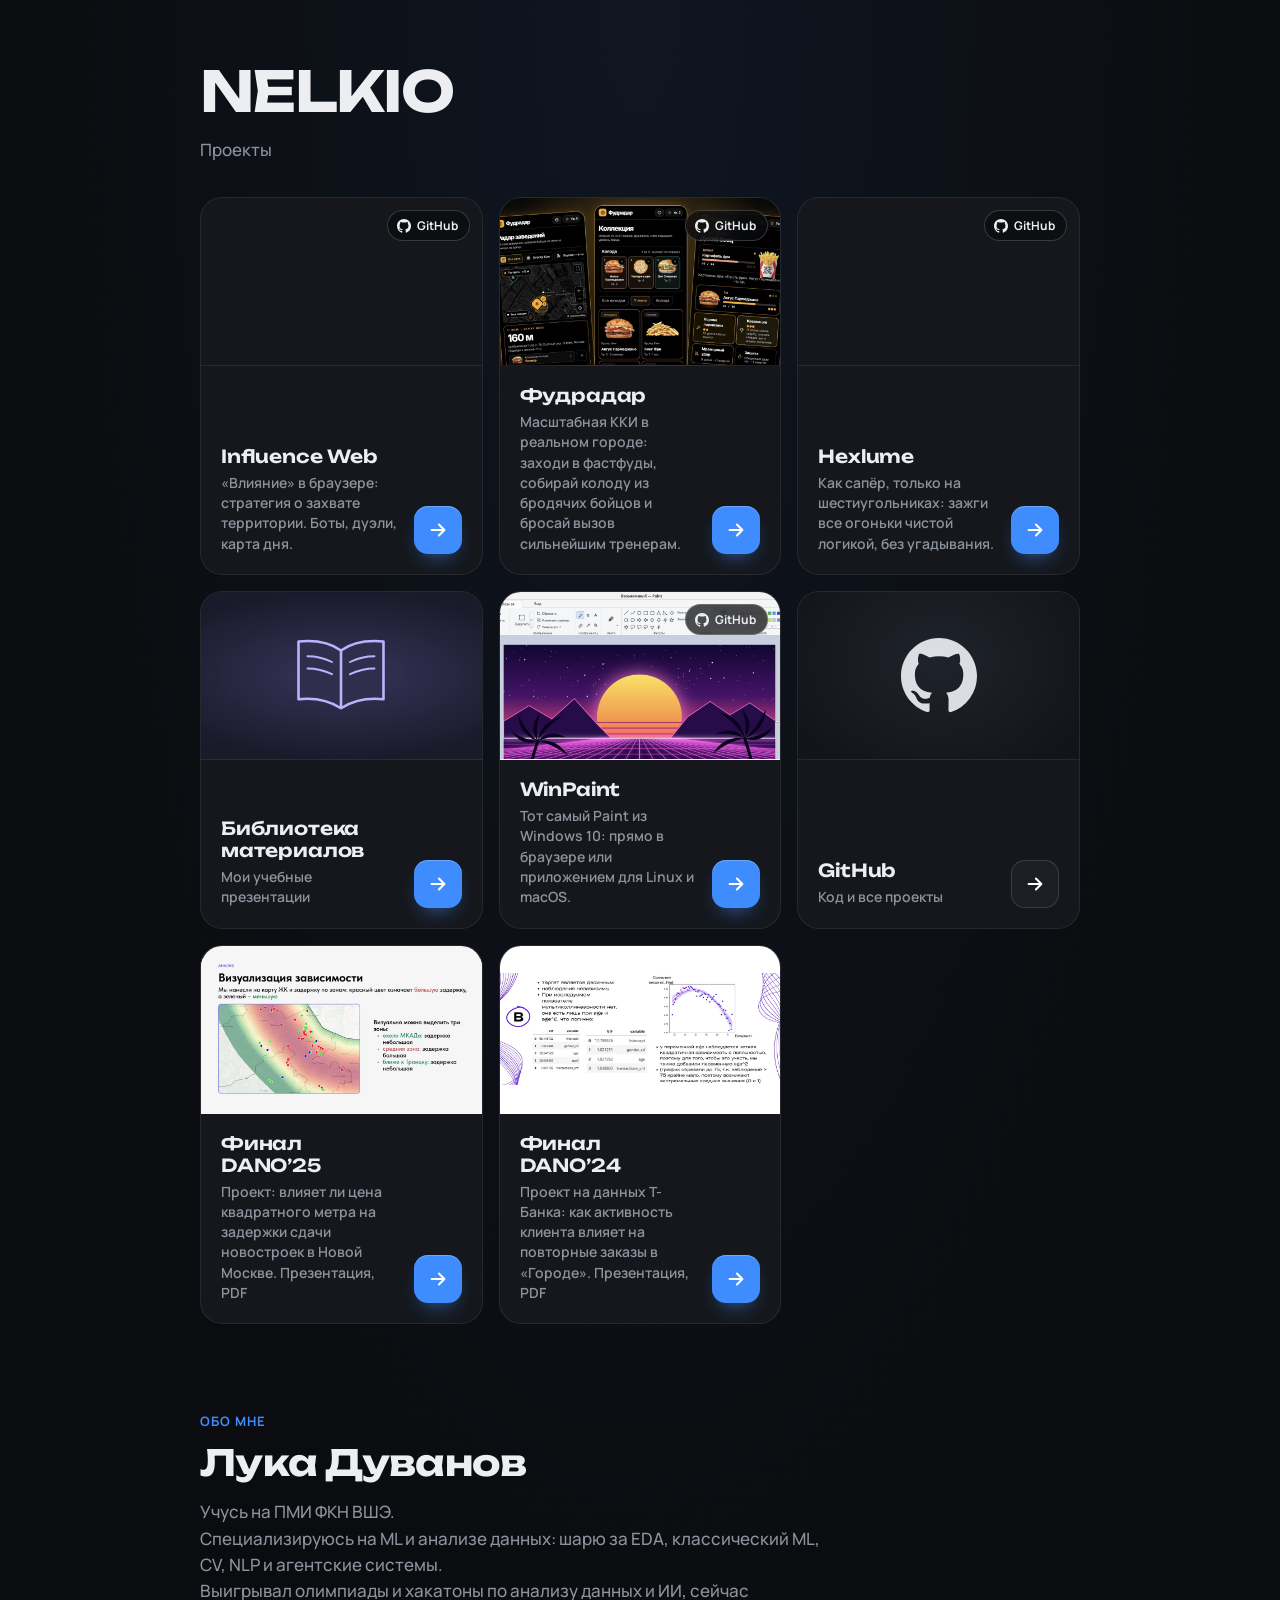
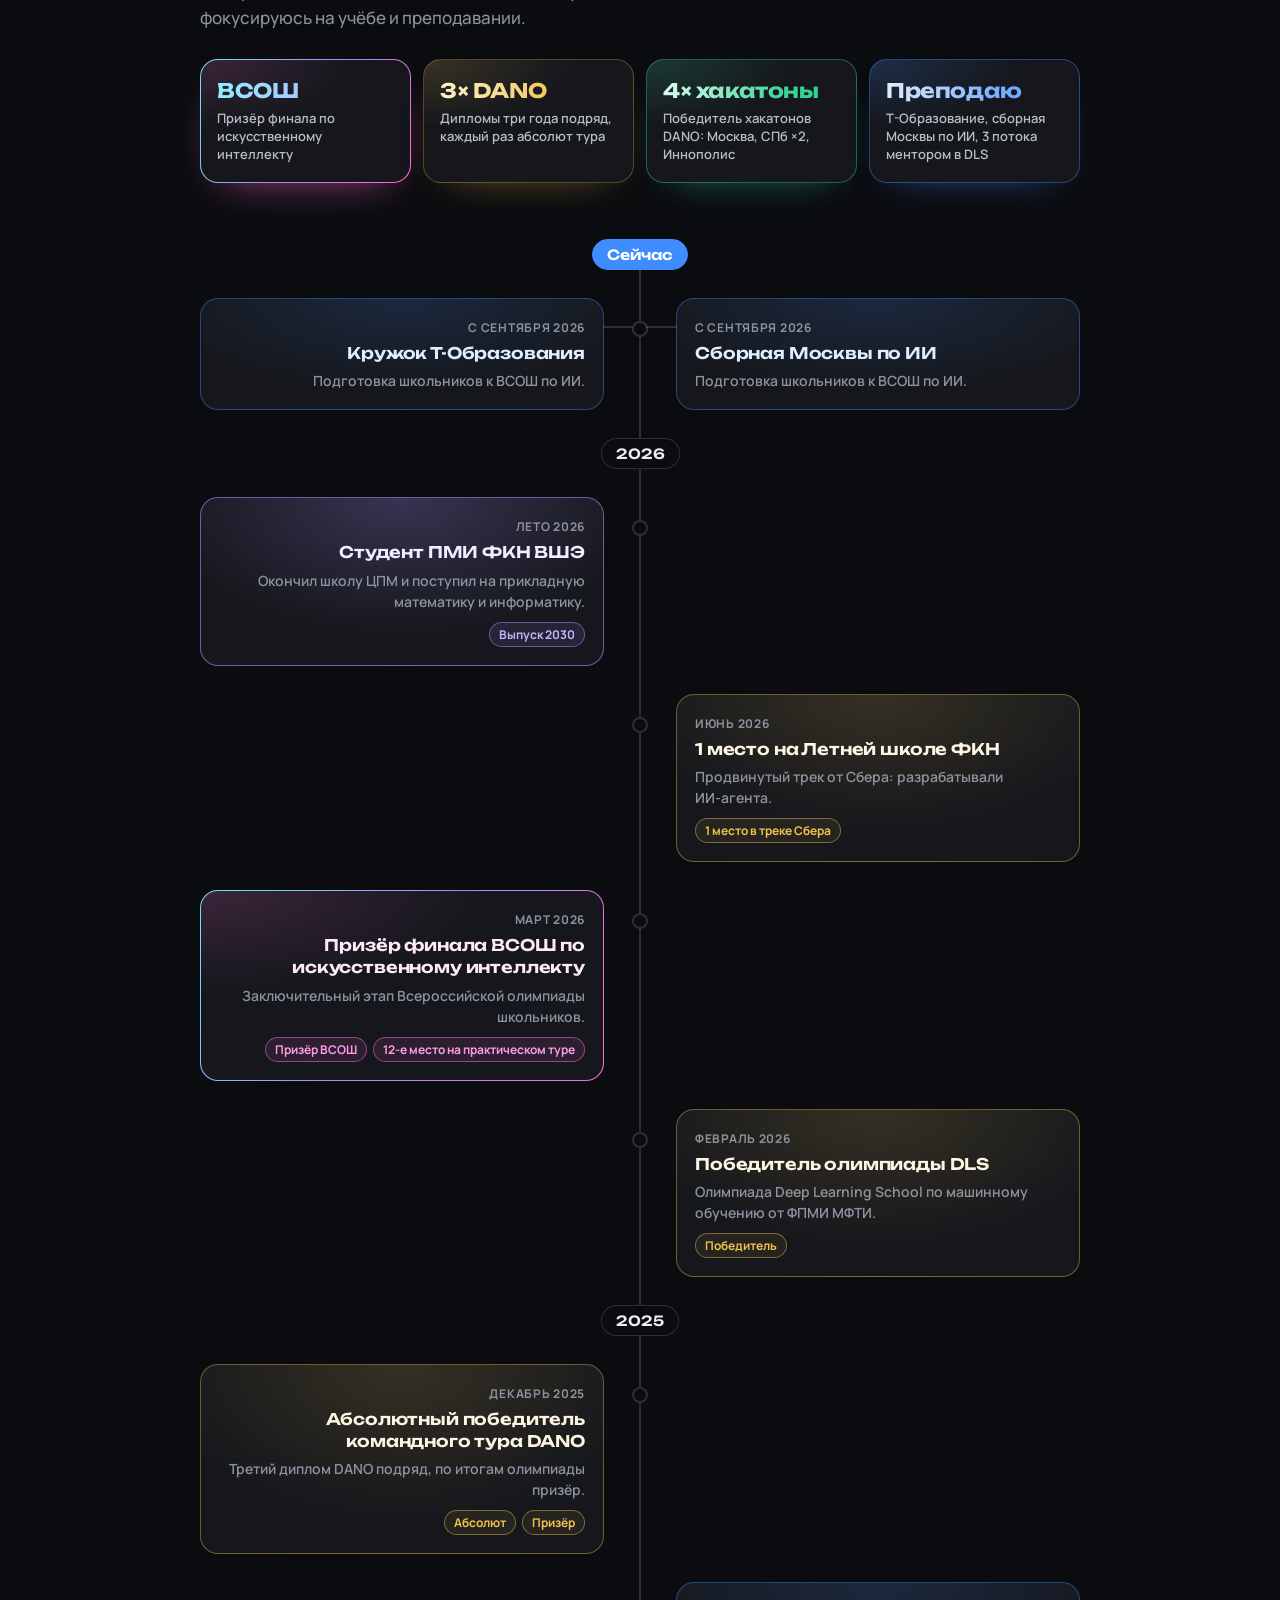
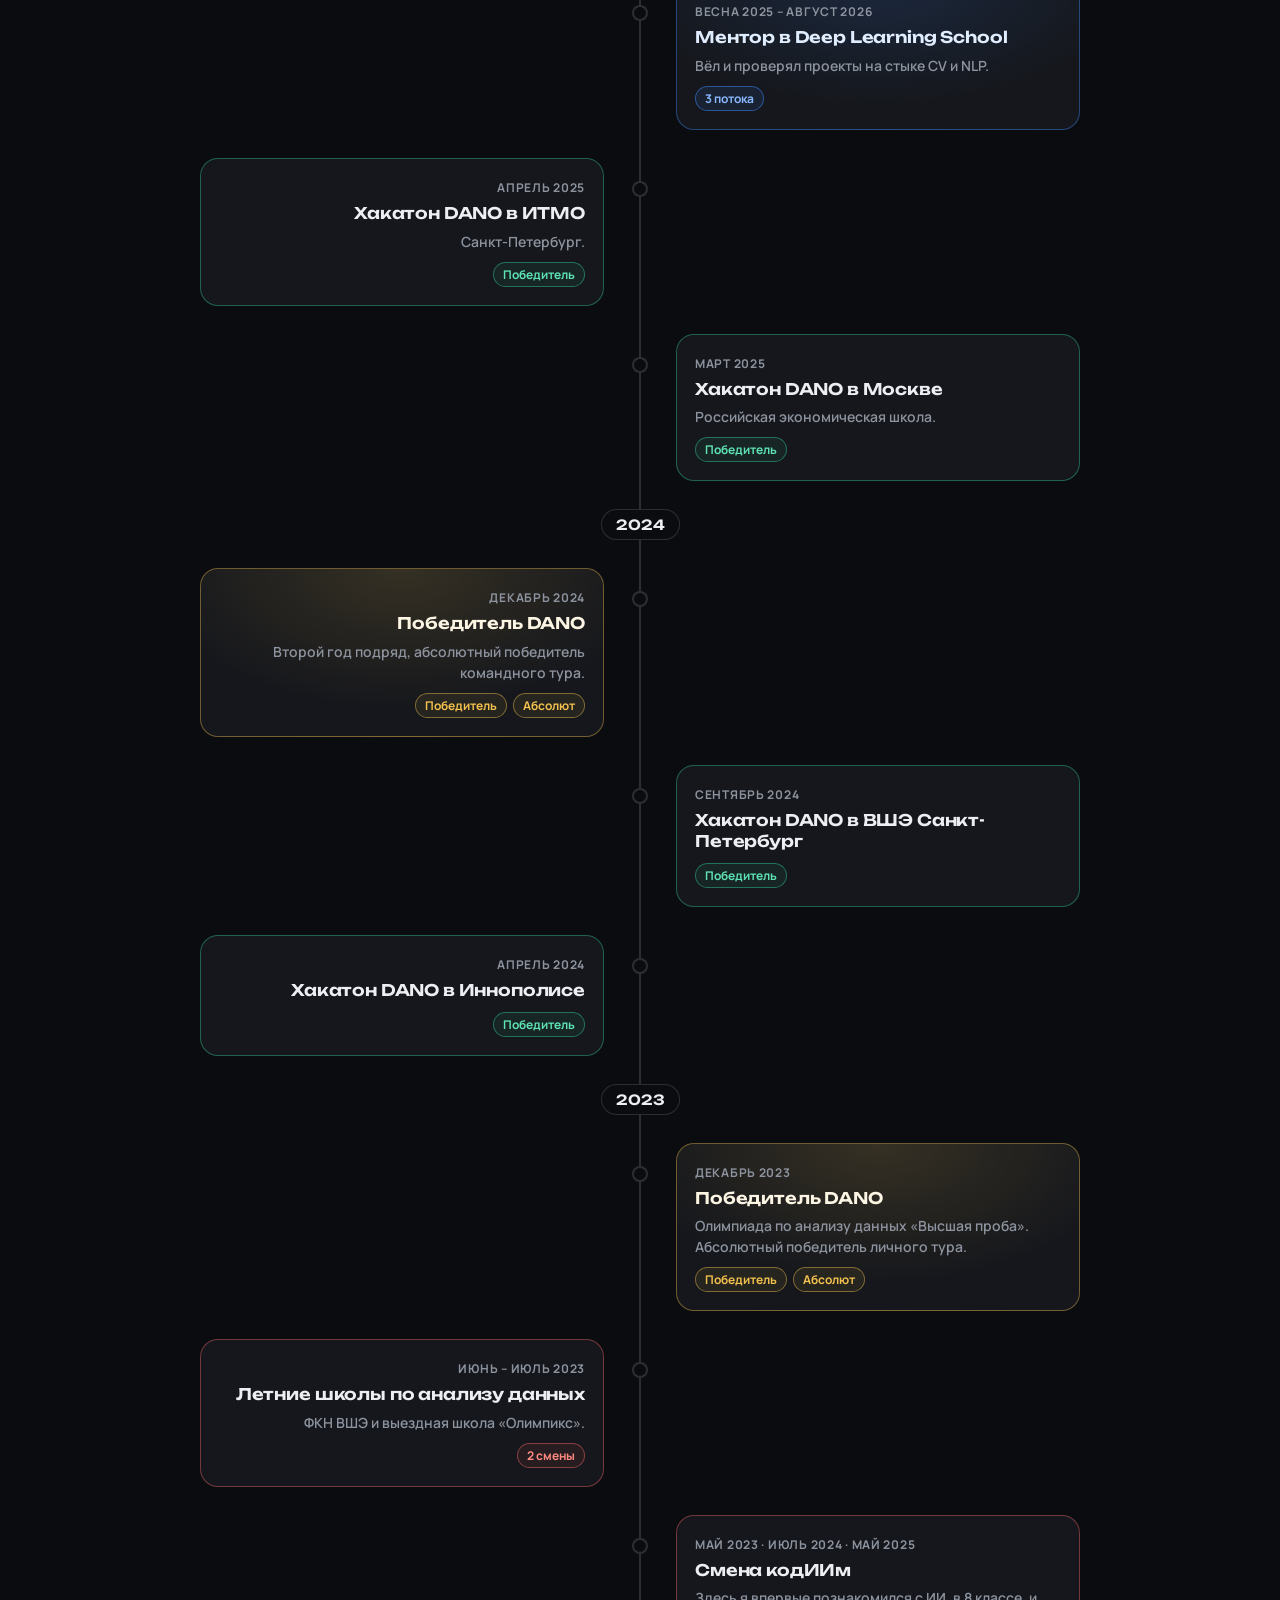
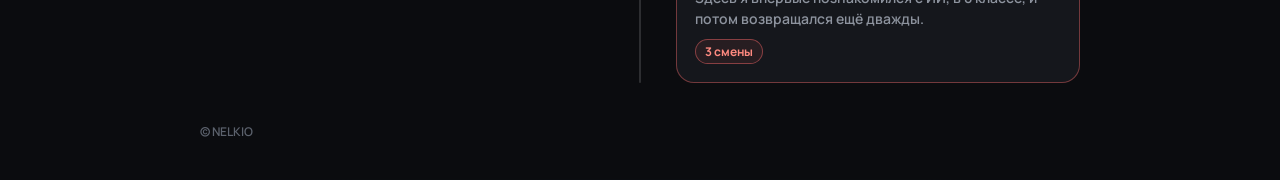
==== commit ba759892: "Hub: Fudradar, Hexlume, WinPaint and presentations; three-column grid with GitHub buttons" ====
--- a/index.html
+++ b/index.html
@@ -13,7 +13,7 @@
     <meta property="og:locale" content="ru_RU" />
     <meta property="og:site_name" content="NELKIO" />
     <meta property="og:title" content="Лука Дуванов (NELKIO) — ML, анализ данных и проекты" />
-    <meta property="og:description" content="Студент ПМИ ФКН ВШЭ. Призёр ВСОШ по ИИ, трижды диплом DANO, победитель 4 хакатонов DANO. Проекты и эксперименты." />
+    <meta property="og:description" content="Студент ПМИ ФКН ВШЭ. Призёр ВСОШ по ИИ, трижды диплом DANO, победитель 4 хакатонов DANO. Проекты." />
     <meta property="og:url" content="https://nelkio.github.io/" />
     <meta property="og:image" content="https://nelkio.github.io/og.png" />
     <meta property="og:image:width" content="1200" />
@@ -49,7 +49,12 @@
             "Победитель олимпиады DLS, 2026"
           ]
         },
-        "hasPart": [{ "@type": "VideoGame", "name": "Influence Web", "url": "https://nelkio.github.io/influence-web/" }]
+        "hasPart": [
+          { "@type": "VideoGame", "name": "Influence Web", "url": "https://nelkio.github.io/influence-web/" },
+          { "@type": "VideoGame", "name": "Фудрадар", "url": "https://nelkio.github.io/RU-Fast-Food-Locator-Game/" },
+          { "@type": "VideoGame", "name": "Hexlume", "url": "https://nelkio.github.io/hexceed-web/" },
+          { "@type": "WebApplication", "name": "WinPaint", "url": "https://nelkio.github.io/WinPaint/", "applicationCategory": "MultimediaApplication" }
+        ]
       }
     </script>
     <script>
@@ -122,9 +127,19 @@
         gap: 16px;
       }
 
-      @media (min-width: 760px) {
+      @media (min-width: 600px) {
         .grid {
           grid-template-columns: 1fr 1fr;
+        }
+      }
+
+      @media (min-width: 900px) {
+        .grid {
+          grid-template-columns: repeat(3, 1fr);
+        }
+
+        .grid .title {
+          font-size: 18px;
         }
       }
 
@@ -224,6 +239,56 @@
         height: 22px;
       }
 
+      /* Cards with a separate GitHub button: the whole card links to the game, the button to its repo */
+      .card .hit {
+        position: absolute;
+        inset: 0;
+        z-index: 1;
+        border-radius: inherit;
+      }
+
+      .card .hit:focus-visible {
+        outline: 2px solid var(--blue);
+        outline-offset: 3px;
+      }
+
+      .repo {
+        position: absolute;
+        top: 12px;
+        right: 12px;
+        z-index: 2;
+        display: inline-flex;
+        align-items: center;
+        gap: 6px;
+        padding: 6px 11px 6px 9px;
+        border-radius: 999px;
+        border: 1px solid rgba(255, 255, 255, 0.18);
+        background: rgba(11, 12, 15, 0.72);
+        -webkit-backdrop-filter: blur(8px);
+        backdrop-filter: blur(8px);
+        color: var(--text);
+        font-size: 12px;
+        font-weight: 700;
+        text-decoration: none;
+        transition: background 0.15s, border-color 0.15s;
+      }
+
+      .repo svg {
+        width: 14px;
+        height: 14px;
+        fill: currentColor;
+      }
+
+      .repo:hover {
+        background: rgba(11, 12, 15, 0.92);
+        border-color: rgba(255, 255, 255, 0.35);
+      }
+
+      .repo:focus-visible {
+        outline: 2px solid var(--blue);
+        outline-offset: 2px;
+      }
+
       /* About: intro, stats and a timeline with the line down the middle */
       .about {
         margin-top: 88px;
@@ -745,7 +810,7 @@
     <main>
       <header>
         <h1>NELKIO</h1>
-        <p>Проекты и эксперименты</p>
+        <p>Проекты</p>
       </header>
       <div class="grid" id="grid"></div>
 
@@ -885,7 +950,37 @@
           title: 'Influence Web',
           desc: '«Влияние» в браузере: стратегия о захвате территории. Боты, дуэли, карта дня.',
           url: 'https://nelkio.github.io/influence-web/',
+          repo: 'https://github.com/NELKIO/influence-web',
           cover: 'https://nelkio.github.io/influence-web/og.png',
+        },
+        {
+          title: 'Фудрадар',
+          desc: 'Масштабная ККИ в реальном городе: заходи в фастфуды, собирай колоду из бродячих бойцов и бросай вызов сильнейшим тренерам.',
+          url: 'https://nelkio.github.io/RU-Fast-Food-Locator-Game/',
+          repo: 'https://github.com/NELKIO/RU-Fast-Food-Locator-Game',
+          cover: 'covers/fudradar.jpg',
+          pos: 'center top', // phones bleed off the bottom edge, so wide cards crop from below
+        },
+        {
+          title: 'Hexlume',
+          desc: 'Как сапёр, только на шестиугольниках: зажги все огоньки чистой логикой, без угадывания.',
+          url: 'https://nelkio.github.io/hexceed-web/',
+          repo: 'https://github.com/NELKIO/hexceed-web',
+          cover: 'https://nelkio.github.io/hexceed-web/og.jpg',
+        },
+        {
+          title: 'Библиотека материалов',
+          desc: 'Мои учебные презентации',
+          url: 'https://github.com/NELKIO/presentations',
+          cover: 'covers/materials.svg',
+        },
+        {
+          title: 'WinPaint',
+          desc: 'Тот самый Paint из Windows 10: прямо в браузере или приложением для Linux и macOS.',
+          url: 'https://nelkio.github.io/WinPaint/',
+          repo: 'https://github.com/NELKIO/WinPaint',
+          cover: 'covers/winpaint.jpg',
+          pos: 'center top', // keep the ribbon in view
         },
       ];
       const GITHUB = { title: 'GitHub', desc: 'Код и все проекты', url: 'https://github.com/NELKIO' };
@@ -917,11 +1012,15 @@
         '<svg viewBox="0 0 16 16" aria-hidden="true"><path d="M8 0C3.58 0 0 3.58 0 8c0 3.54 2.29 6.53 5.47 7.59.4.07.55-.17.55-.38 0-.19-.01-.82-.01-1.49-2.01.37-2.53-.49-2.69-.94-.09-.23-.48-.94-.82-1.13-.28-.15-.68-.52-.01-.53.63-.01 1.08.58 1.23.82.72 1.21 1.87.87 2.33.66.07-.52.28-.87.51-1.07-1.78-.2-3.64-.89-3.64-3.95 0-.87.31-1.59.82-2.15-.08-.2-.36-1.02.08-2.12 0 0 .67-.21 2.2.82.64-.18 1.32-.27 2-.27.68 0 1.36.09 2 .27 1.53-1.04 2.2-.82 2.2-.82.44 1.1.16 1.92.08 2.12.51.56.82 1.27.82 2.15 0 3.07-1.87 3.75-3.65 3.95.29.25.54.73.54 1.48 0 1.07-.01 1.93-.01 2.2 0 .21.15.46.55.38A8.013 8.013 0 0016 8c0-4.42-3.58-8-8-8z"/></svg>';
 
       const esc = (s) => s.replace(/[&<>"]/g, (c) => ({ '&': '&amp;', '<': '&lt;', '>': '&gt;', '"': '&quot;' })[c]);
-      const card = (p, alt, cover) =>
-        `<a class="card${alt ? ' alt' : ''}" href="${esc(p.url)}">${cover}<div class="body"><div><div class="title">${esc(p.title)}</div><div class="desc">${esc(p.desc)}</div></div><span class="go">${arrow}</span></div></a>`;
+      const card = (p, alt, cover) => {
+        const inner = `${cover}<div class="body"><div><div class="title">${esc(p.title)}</div><div class="desc">${esc(p.desc)}</div></div><span class="go">${arrow}</span></div>`;
+        if (!p.repo) return `<a class="card${alt ? ' alt' : ''}" href="${esc(p.url)}">${inner}</a>`;
+        // Links can't nest: the whole card is covered by one link (.hit), the small GitHub button sits above it.
+        return `<div class="card">${inner}<a class="hit" href="${esc(p.url)}" aria-label="${esc(p.title)}"></a><a class="repo" href="${esc(p.repo)}" aria-label="${esc(p.title)}: код на GitHub">${githubMark}GitHub</a></div>`;
+      };
 
       document.getElementById('grid').innerHTML =
-        PROJECTS.map((p) => card(p, false, `<div class="cover" style="background-image:url('${esc(p.cover)}')"></div>`)).join('') +
+        PROJECTS.map((p) => card(p, false, `<div class="cover" style="background-image:url('${esc(p.cover)}');background-position:${p.pos || 'center'}"></div>`)).join('') +
         card(GITHUB, true, `<div class="cover github">${githubMark}</div>`) +
         DECKS.map((p) => card(p, false, `<div class="cover" style="background-image:url('${esc(p.cover)}');background-position:${p.pos};background-size:${p.fit || 'cover'};background-repeat:no-repeat;background-color:${p.bg || 'transparent'}"></div>`)).join('');
 
@@ -963,7 +1062,16 @@
       update();
     </script>
     <noscript>
-      <p style="padding: 0 20px"><a href="https://nelkio.github.io/influence-web/">Influence Web</a> · <a href="https://github.com/NELKIO">GitHub</a> · <a href="dano/dano-2025.pdf">Финал DANO’25</a> · <a href="dano/dano-2024.pdf">Финал DANO’24</a></p>
+      <p style="padding: 0 20px">
+        <a href="https://nelkio.github.io/influence-web/">Influence Web</a> ·
+        <a href="https://nelkio.github.io/RU-Fast-Food-Locator-Game/">Фудрадар</a> ·
+        <a href="https://nelkio.github.io/hexceed-web/">Hexlume</a> ·
+        <a href="https://github.com/NELKIO/presentations">Библиотека материалов</a> ·
+        <a href="https://nelkio.github.io/WinPaint/">WinPaint</a> ·
+        <a href="https://github.com/NELKIO">GitHub</a> ·
+        <a href="dano/dano-2025.pdf">Финал DANO’25</a> ·
+        <a href="dano/dano-2024.pdf">Финал DANO’24</a>
+      </p>
     </noscript>
   </body>
 </html>
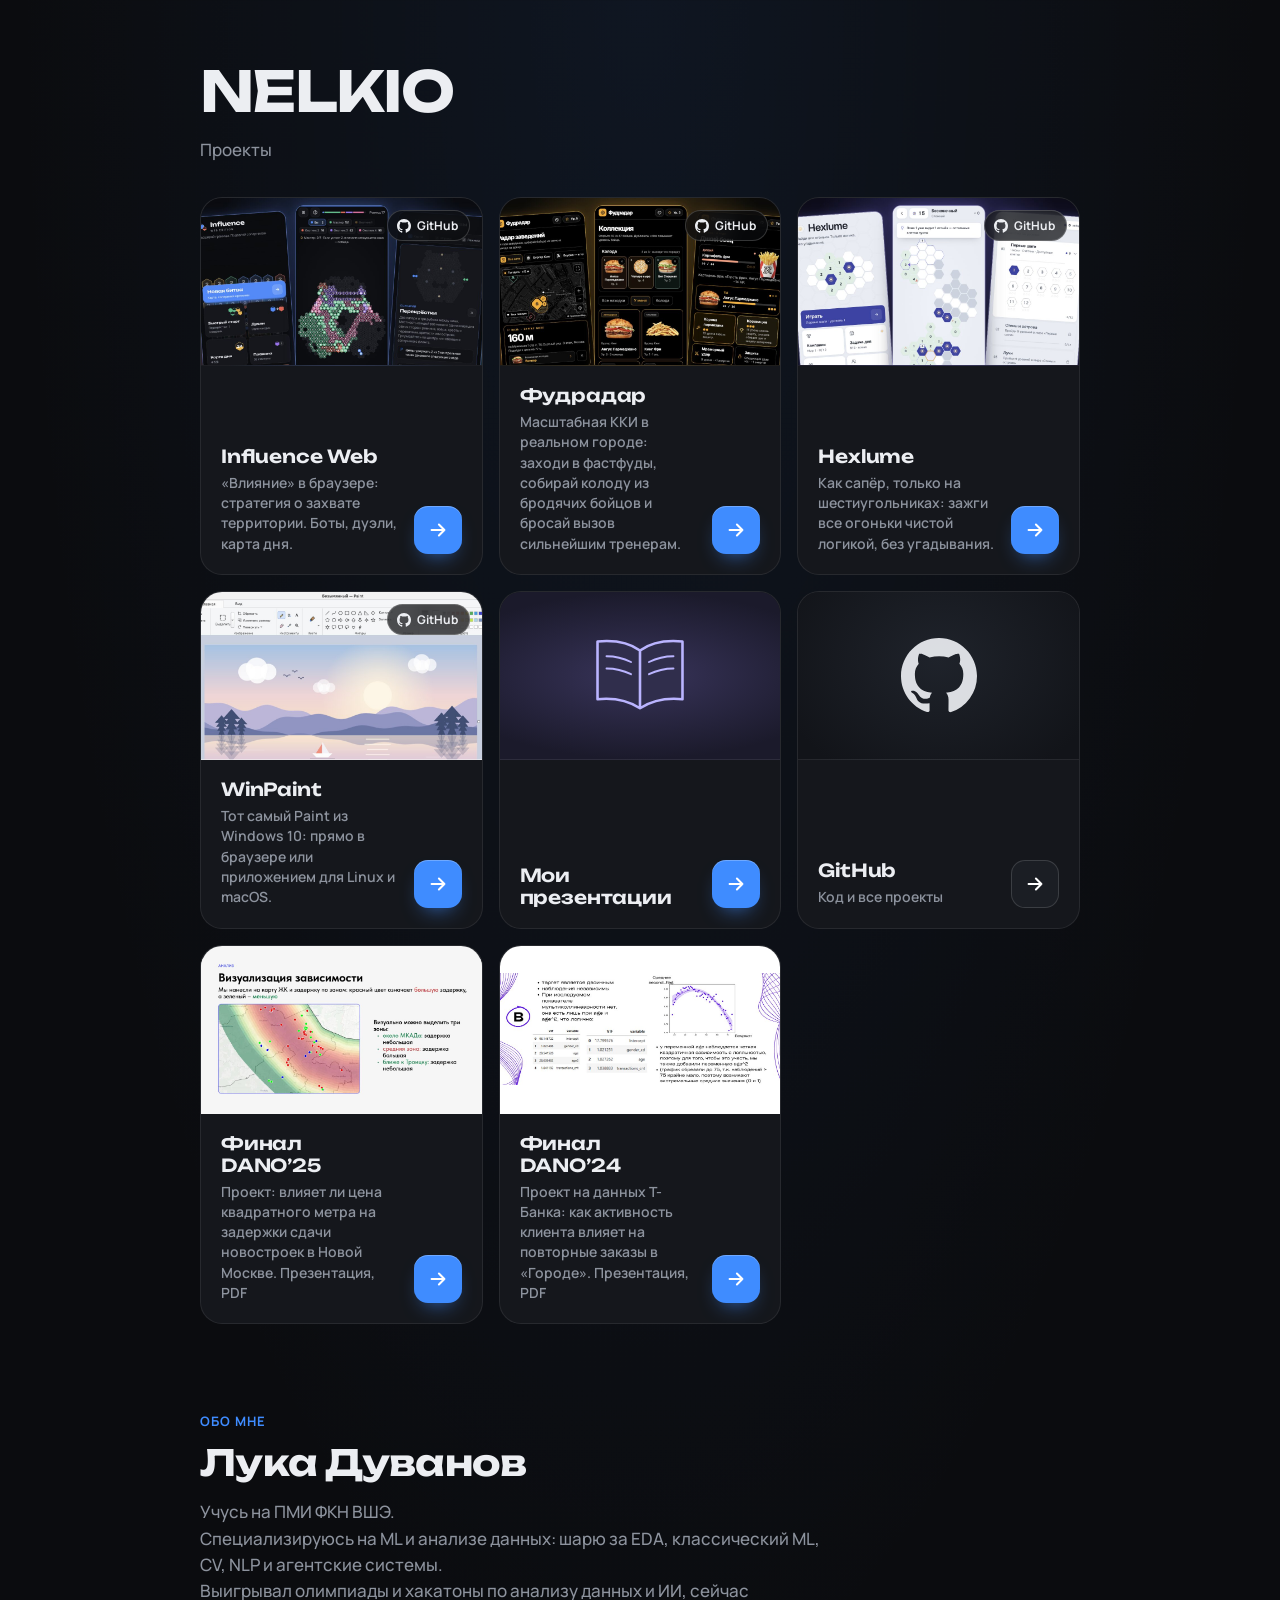
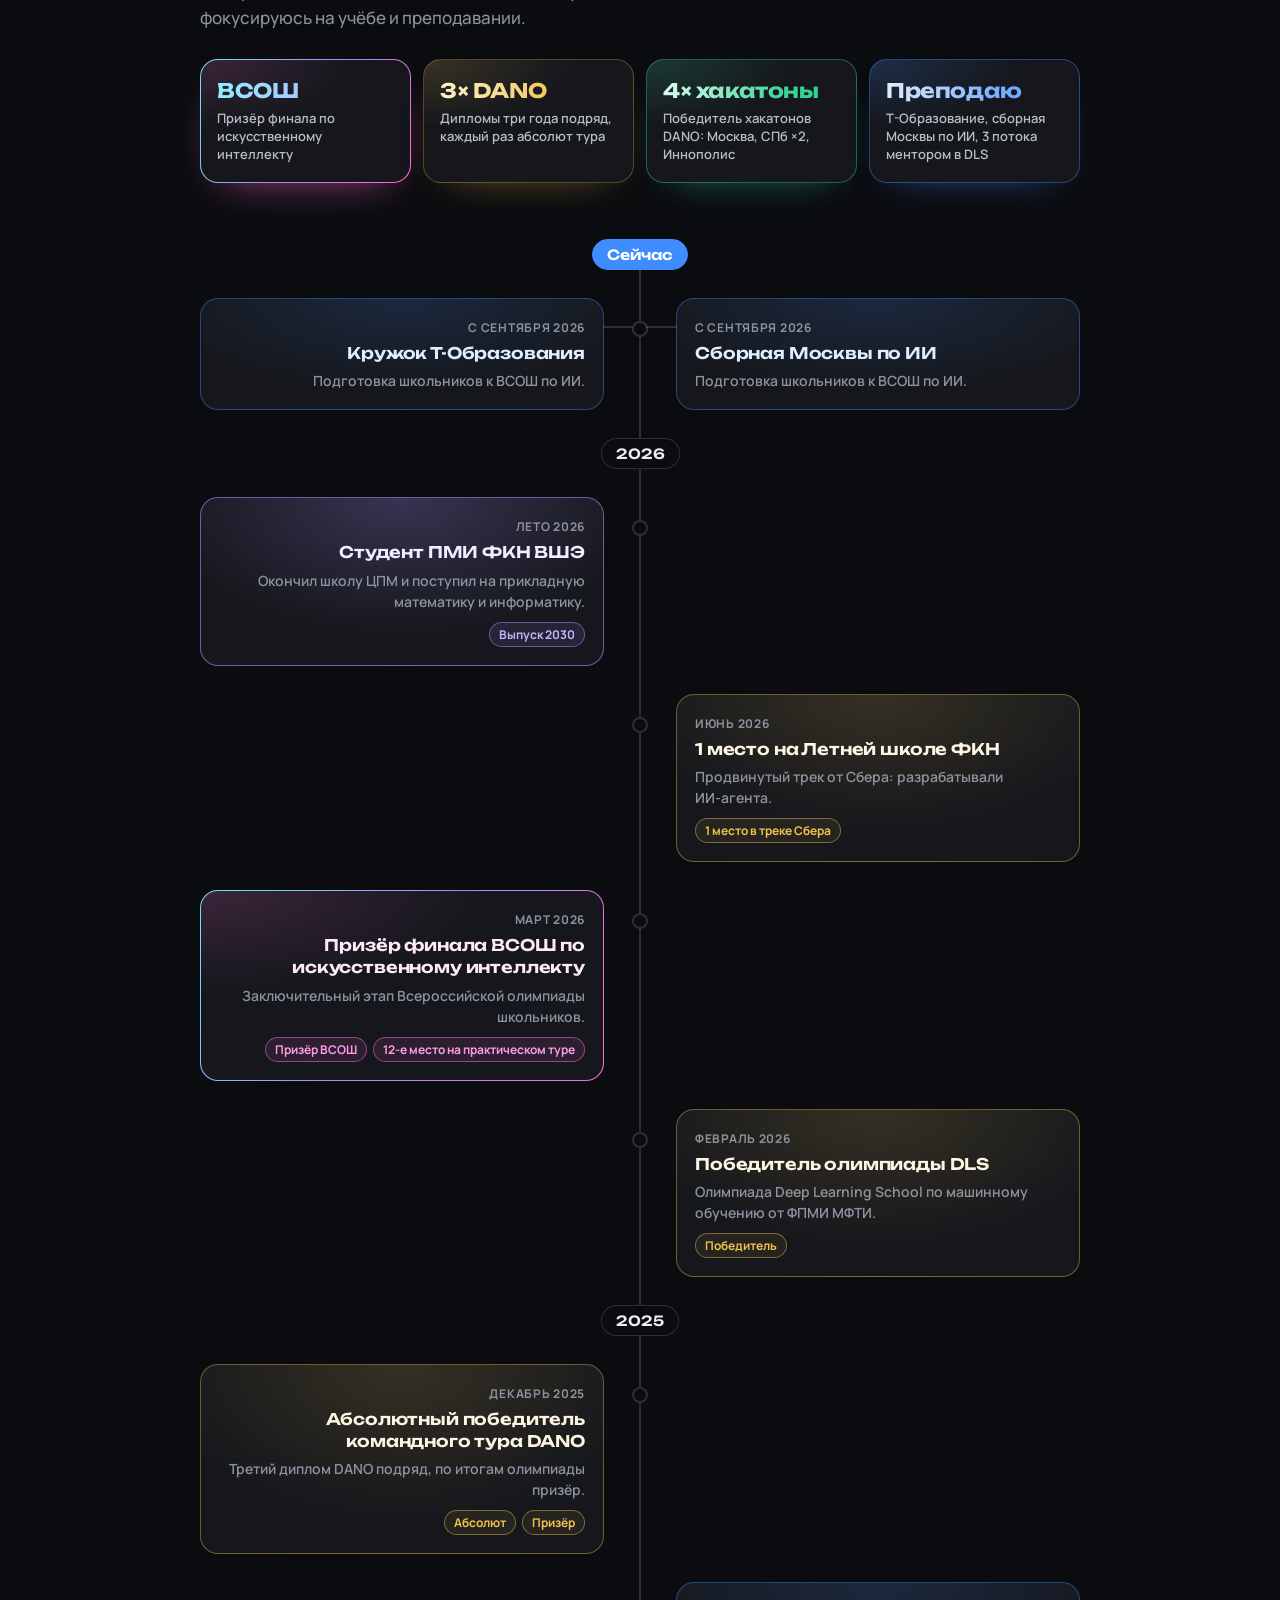
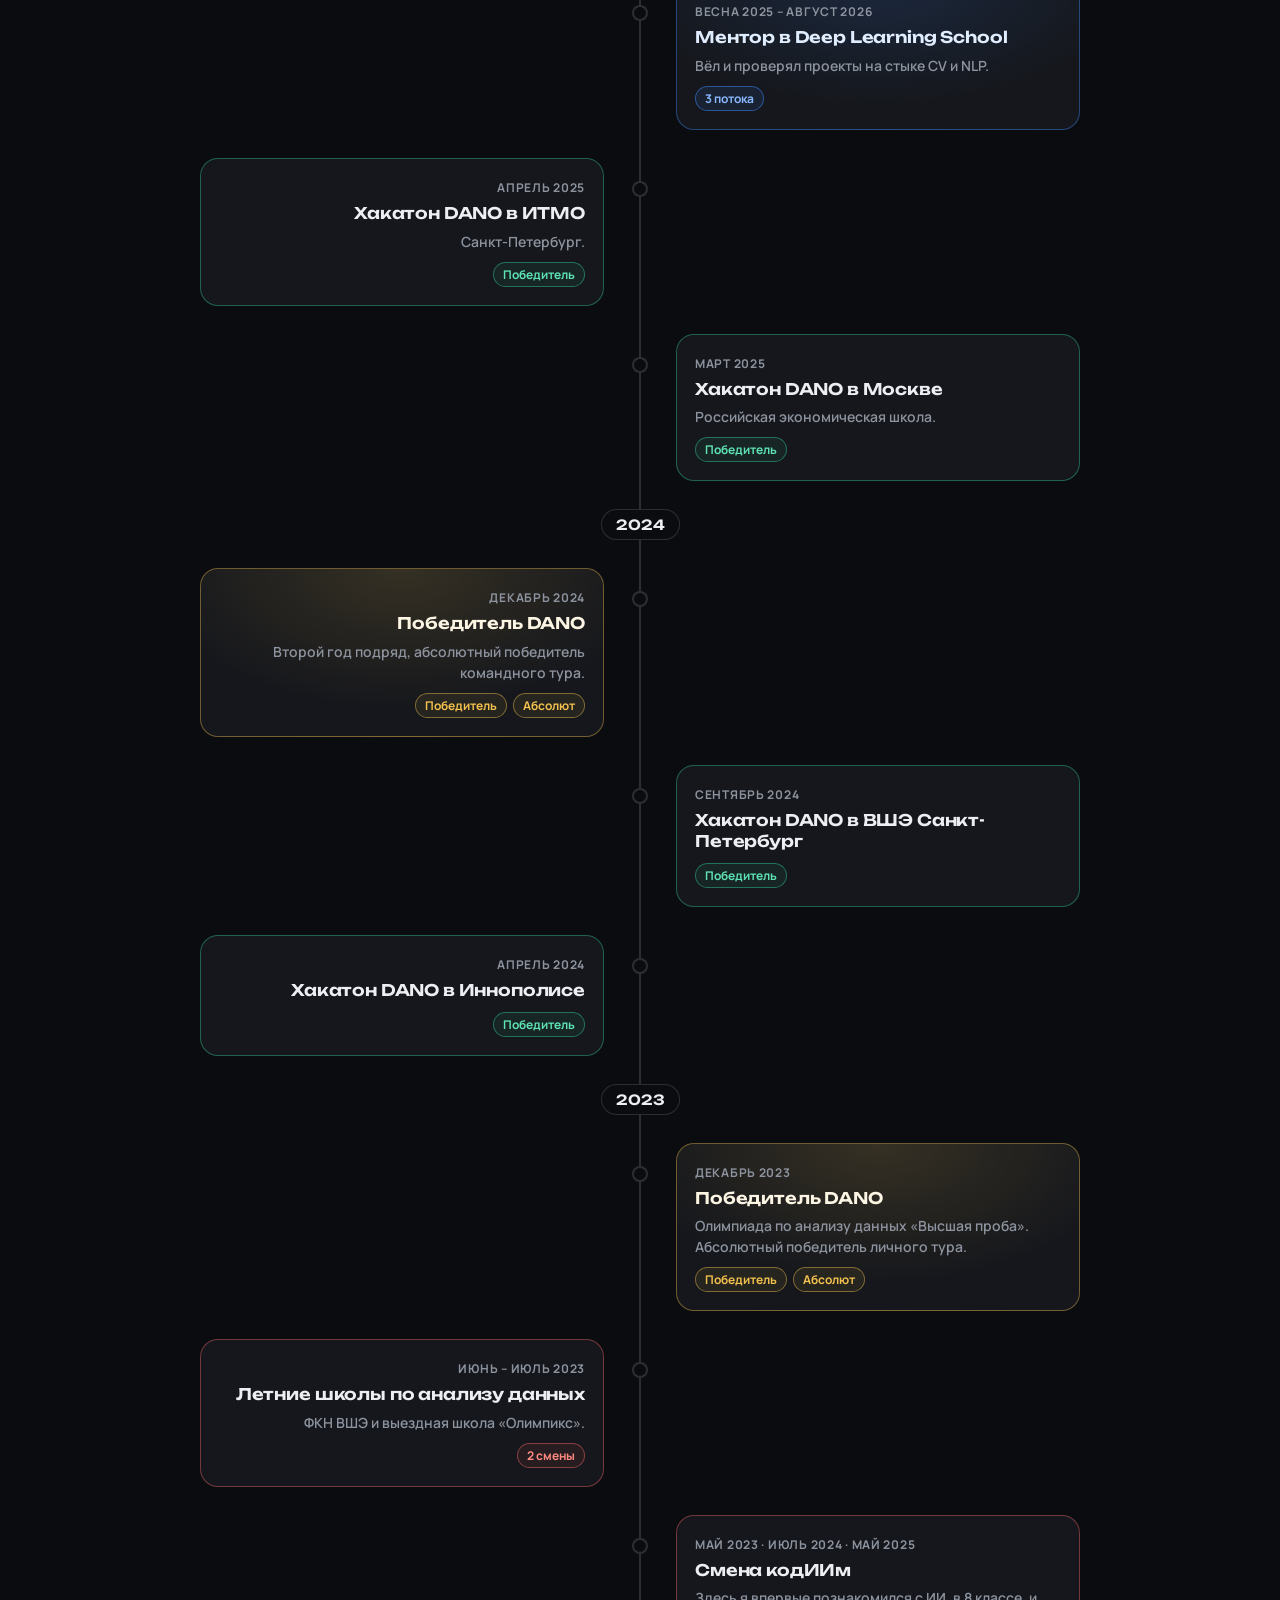
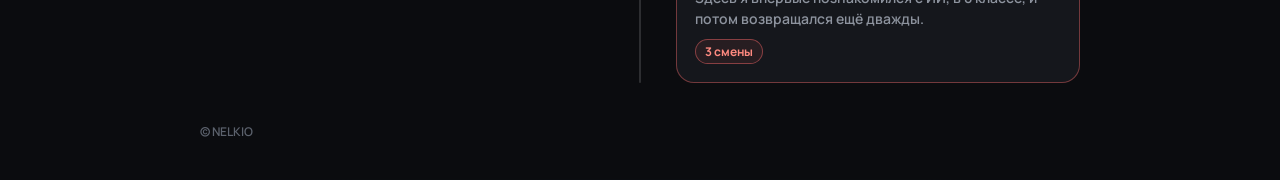
==== commit 6123b1c5: "Hub: collage covers for Influence and Hexlume, calmer WinPaint cover, presentations card renamed" ====
--- a/index.html
+++ b/index.html
@@ -951,7 +951,8 @@
           desc: '«Влияние» в браузере: стратегия о захвате территории. Боты, дуэли, карта дня.',
           url: 'https://nelkio.github.io/influence-web/',
           repo: 'https://github.com/NELKIO/influence-web',
-          cover: 'https://nelkio.github.io/influence-web/og.png',
+          cover: 'covers/influence.jpg',
+          pos: 'center top',
         },
         {
           title: 'Фудрадар',
@@ -959,20 +960,15 @@
           url: 'https://nelkio.github.io/RU-Fast-Food-Locator-Game/',
           repo: 'https://github.com/NELKIO/RU-Fast-Food-Locator-Game',
           cover: 'covers/fudradar.jpg',
-          pos: 'center top', // phones bleed off the bottom edge, so wide cards crop from below
+          pos: 'center top', // game collages: phones bleed off the bottom edge, so wide cards crop from below
         },
         {
           title: 'Hexlume',
           desc: 'Как сапёр, только на шестиугольниках: зажги все огоньки чистой логикой, без угадывания.',
           url: 'https://nelkio.github.io/hexceed-web/',
           repo: 'https://github.com/NELKIO/hexceed-web',
-          cover: 'https://nelkio.github.io/hexceed-web/og.jpg',
-        },
-        {
-          title: 'Библиотека материалов',
-          desc: 'Мои учебные презентации',
-          url: 'https://github.com/NELKIO/presentations',
-          cover: 'covers/materials.svg',
+          cover: 'covers/hexlume.jpg',
+          pos: 'center top',
         },
         {
           title: 'WinPaint',
@@ -981,6 +977,11 @@
           repo: 'https://github.com/NELKIO/WinPaint',
           cover: 'covers/winpaint.jpg',
           pos: 'center top', // keep the ribbon in view
+        },
+        {
+          title: 'Мои презентации',
+          url: 'https://github.com/NELKIO/presentations',
+          cover: 'covers/materials.svg',
         },
       ];
       const GITHUB = { title: 'GitHub', desc: 'Код и все проекты', url: 'https://github.com/NELKIO' };
@@ -1013,7 +1014,7 @@
 
       const esc = (s) => s.replace(/[&<>"]/g, (c) => ({ '&': '&amp;', '<': '&lt;', '>': '&gt;', '"': '&quot;' })[c]);
       const card = (p, alt, cover) => {
-        const inner = `${cover}<div class="body"><div><div class="title">${esc(p.title)}</div><div class="desc">${esc(p.desc)}</div></div><span class="go">${arrow}</span></div>`;
+        const inner = `${cover}<div class="body"><div><div class="title">${esc(p.title)}</div>${p.desc ? `<div class="desc">${esc(p.desc)}</div>` : ''}</div><span class="go">${arrow}</span></div>`;
         if (!p.repo) return `<a class="card${alt ? ' alt' : ''}" href="${esc(p.url)}">${inner}</a>`;
         // Links can't nest: the whole card is covered by one link (.hit), the small GitHub button sits above it.
         return `<div class="card">${inner}<a class="hit" href="${esc(p.url)}" aria-label="${esc(p.title)}"></a><a class="repo" href="${esc(p.repo)}" aria-label="${esc(p.title)}: код на GitHub">${githubMark}GitHub</a></div>`;
@@ -1066,8 +1067,8 @@
         <a href="https://nelkio.github.io/influence-web/">Influence Web</a> ·
         <a href="https://nelkio.github.io/RU-Fast-Food-Locator-Game/">Фудрадар</a> ·
         <a href="https://nelkio.github.io/hexceed-web/">Hexlume</a> ·
-        <a href="https://github.com/NELKIO/presentations">Библиотека материалов</a> ·
         <a href="https://nelkio.github.io/WinPaint/">WinPaint</a> ·
+        <a href="https://github.com/NELKIO/presentations">Мои презентации</a> ·
         <a href="https://github.com/NELKIO">GitHub</a> ·
         <a href="dano/dano-2025.pdf">Финал DANO’25</a> ·
         <a href="dano/dano-2024.pdf">Финал DANO’24</a>
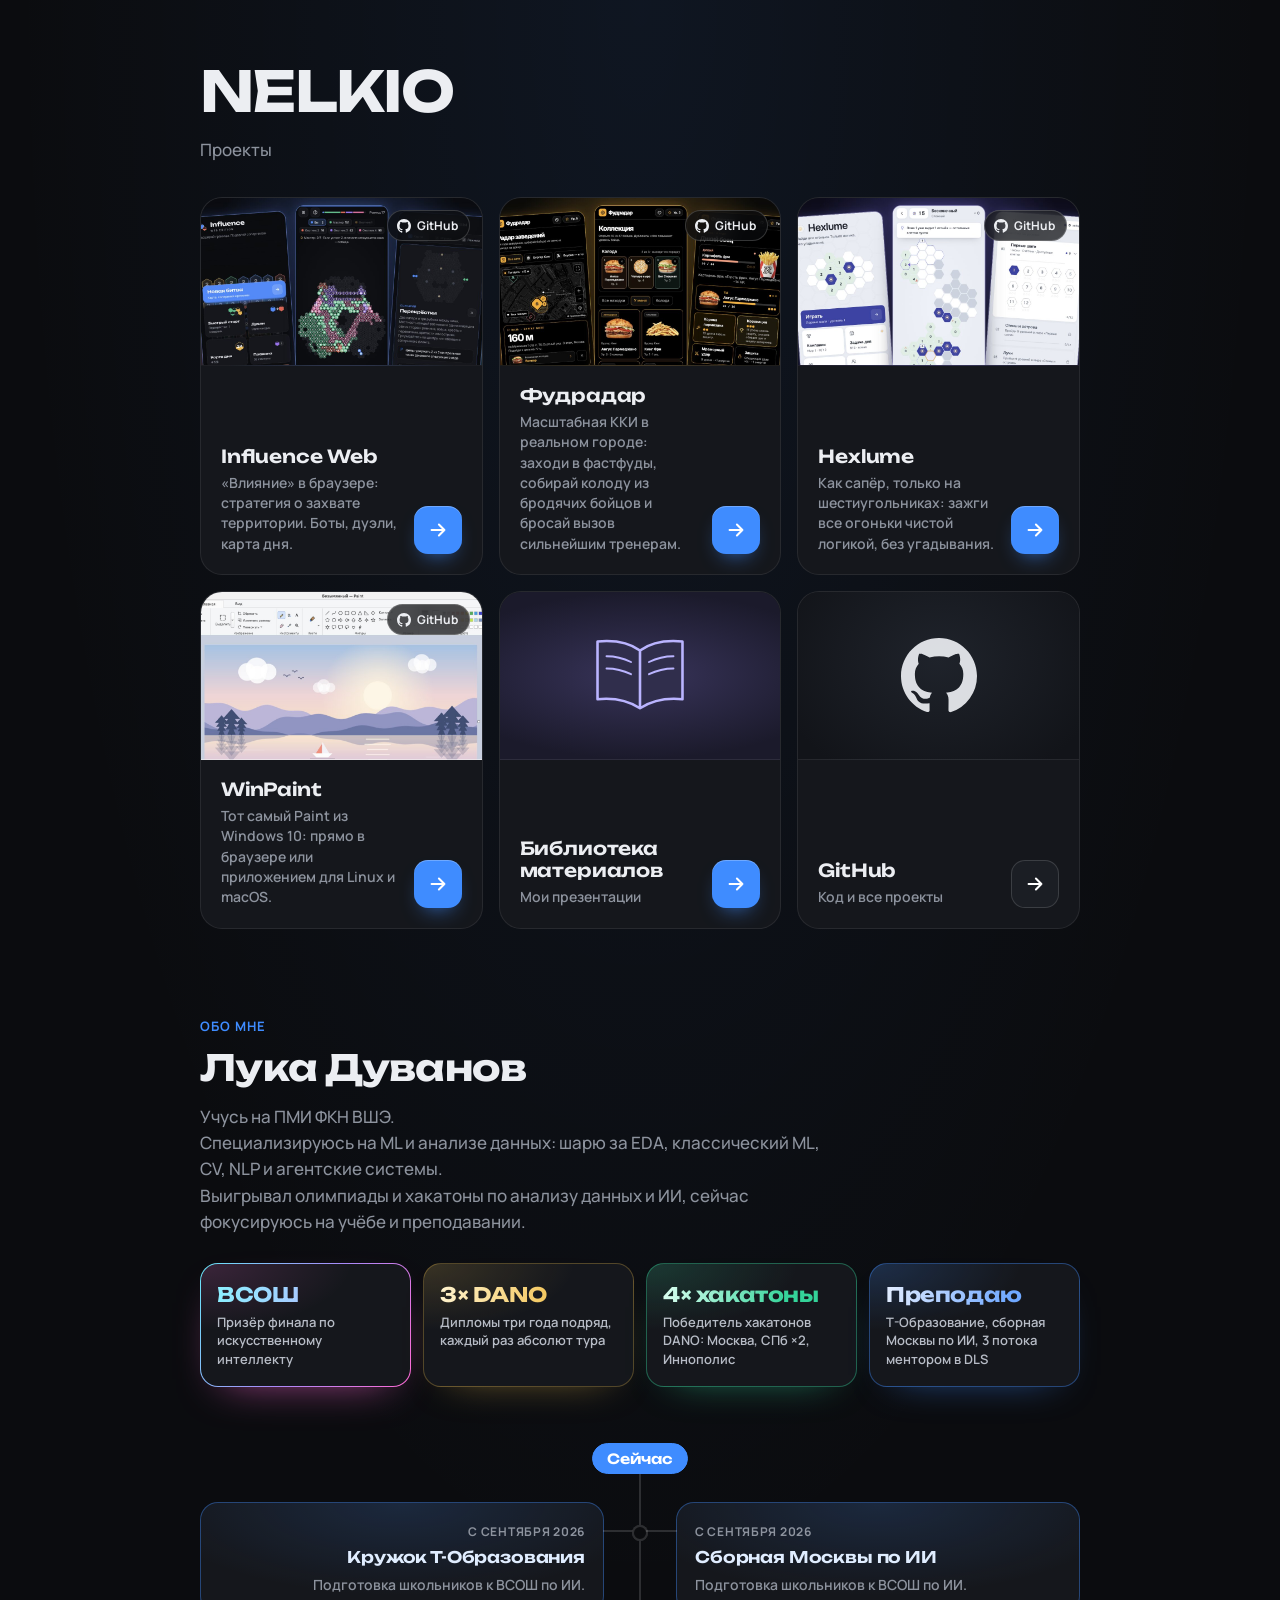
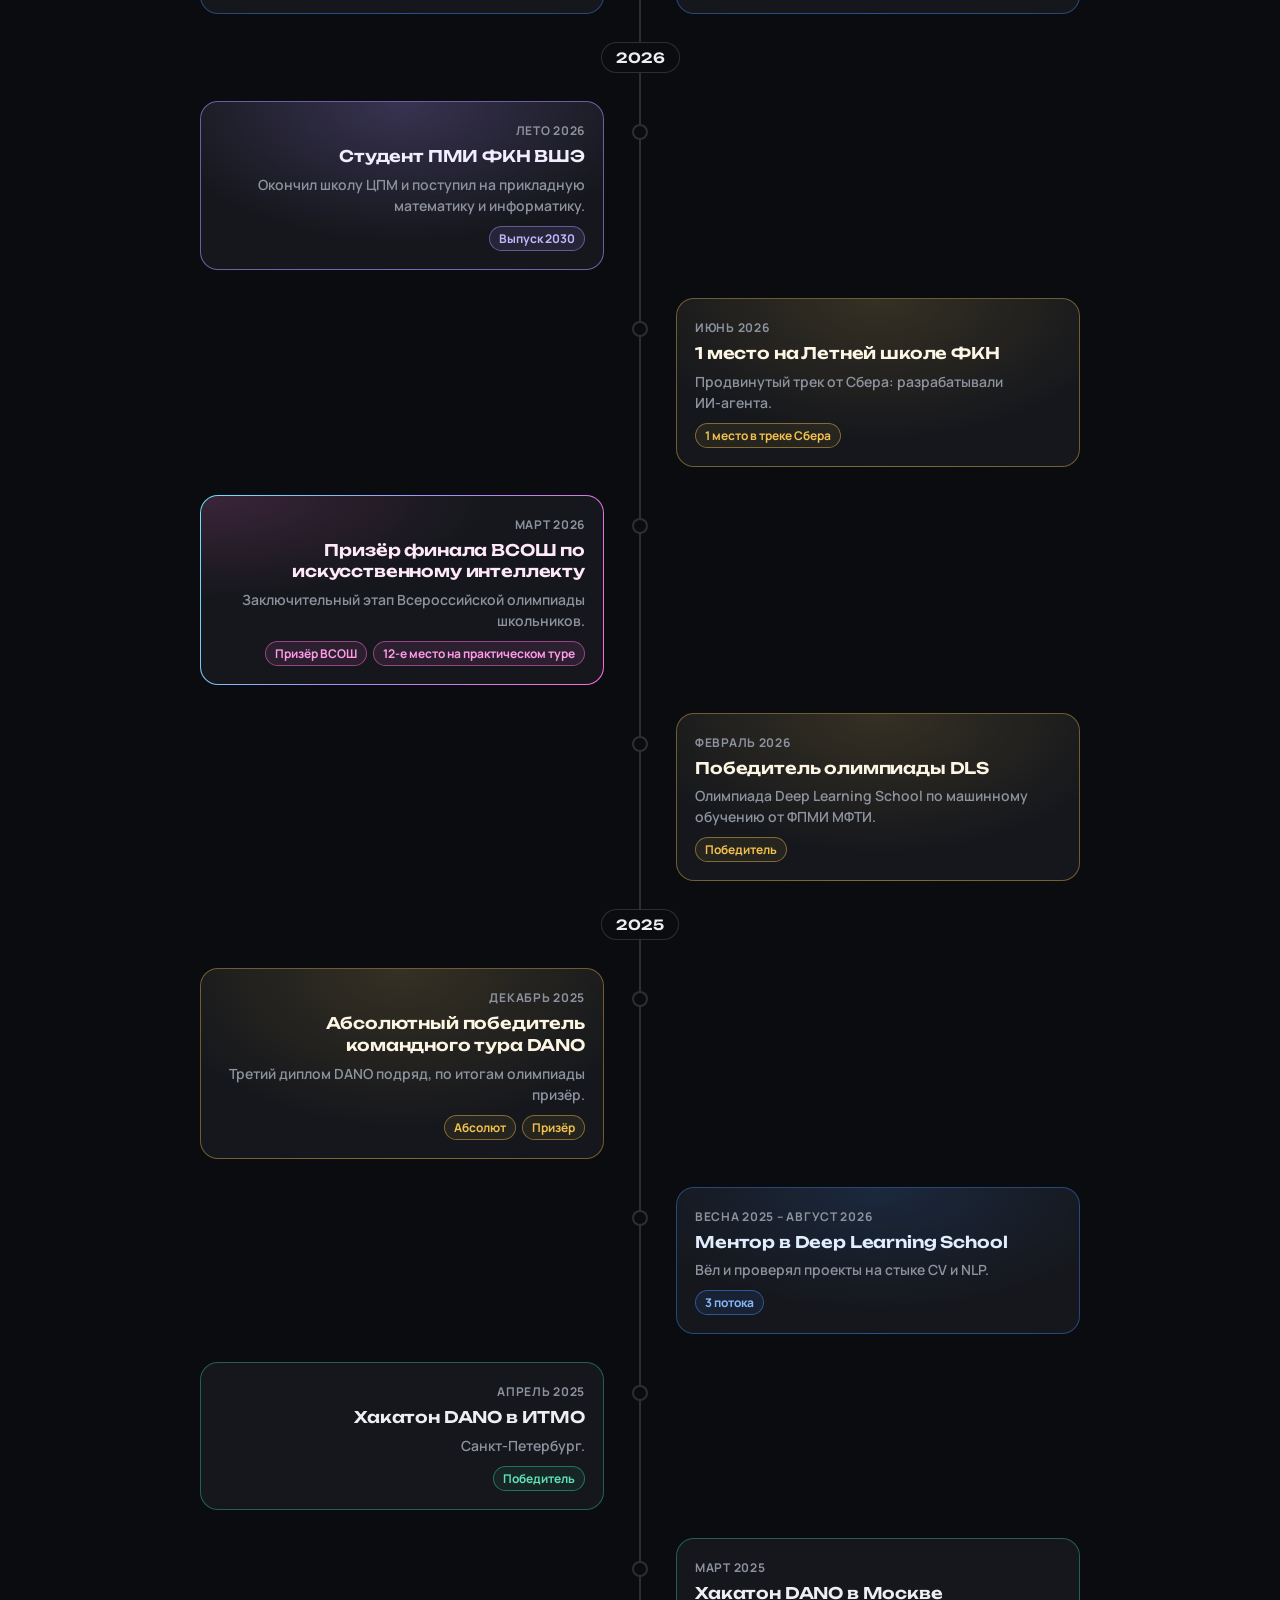
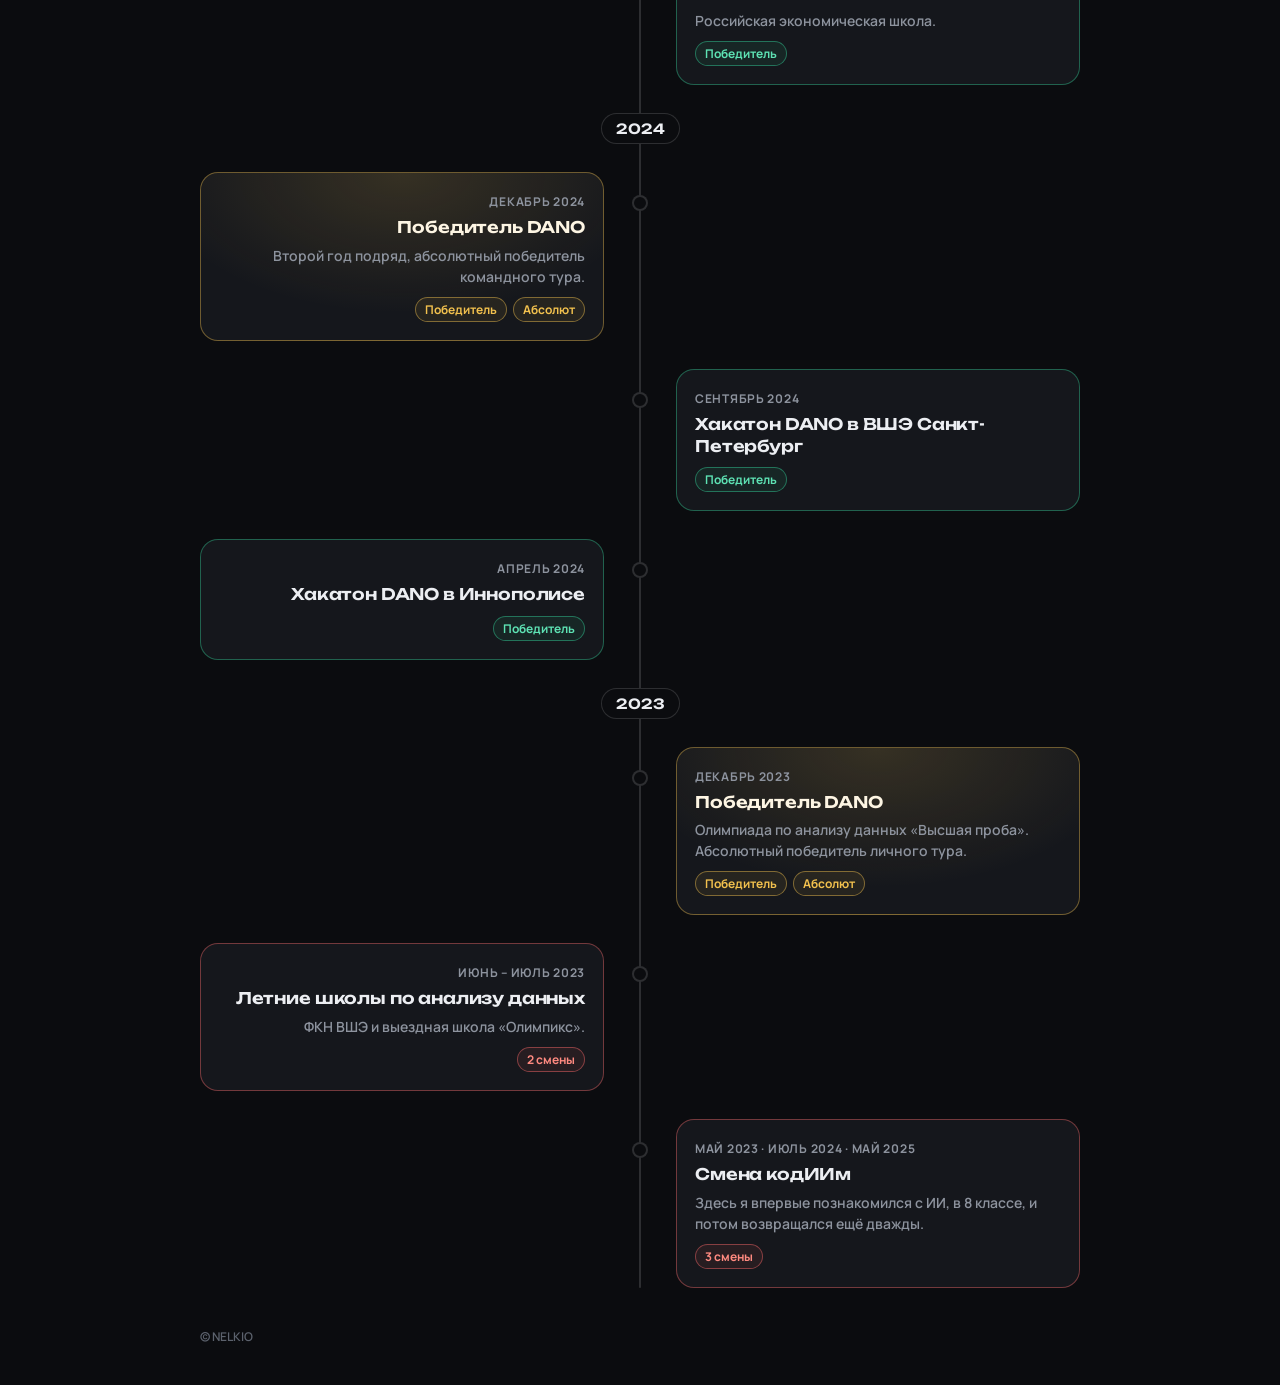
==== commit 38f94c22: "Hub: DANO decks moved to the presentations repo; library card subtitle" ====
--- a/index.html
+++ b/index.html
@@ -979,33 +979,13 @@
           pos: 'center top', // keep the ribbon in view
         },
         {
-          title: 'Мои презентации',
+          title: 'Библиотека материалов',
+          desc: 'Мои презентации',
           url: 'https://github.com/NELKIO/presentations',
           cover: 'covers/materials.svg',
         },
       ];
       const GITHUB = { title: 'GitHub', desc: 'Код и все проекты', url: 'https://github.com/NELKIO' };
-      // DANO final project decks (PDF in /dano), newest first: they go in their own row after GitHub.
-      const DECKS = [
-        {
-          title: 'Финал DANO’25',
-          desc: 'Проект: влияет ли цена квадратного метра на задержки сдачи новостроек в Новой Москве. Презентация, PDF',
-          url: 'dano/dano-2025.pdf',
-          cover: 'dano/dano-2025.jpg',
-          pos: 'center',
-          fit: 'contain', // the whole slide, framed by its own light-gray background
-          bg: '#f6f6f6',
-        },
-        {
-          title: 'Финал DANO’24',
-          desc: 'Проект на данных Т-Банка: как активность клиента влияет на повторные заказы в «Городе». Презентация, PDF',
-          url: 'dano/dano-2024.pdf',
-          cover: 'dano/dano-2024.jpg',
-          pos: 'center',
-          fit: 'contain', // nothing cropped; a few px of white slide background on the sides
-          bg: '#fff',
-        },
-      ];
 
       const arrow =
         '<svg viewBox="0 0 24 24" fill="none" stroke="currentColor" stroke-width="2.2" stroke-linecap="round" stroke-linejoin="round"><path d="M5 12h14M13 6l6 6-6 6"/></svg>';
@@ -1022,8 +1002,7 @@
 
       document.getElementById('grid').innerHTML =
         PROJECTS.map((p) => card(p, false, `<div class="cover" style="background-image:url('${esc(p.cover)}');background-position:${p.pos || 'center'}"></div>`)).join('') +
-        card(GITHUB, true, `<div class="cover github">${githubMark}</div>`) +
-        DECKS.map((p) => card(p, false, `<div class="cover" style="background-image:url('${esc(p.cover)}');background-position:${p.pos};background-size:${p.fit || 'cover'};background-repeat:no-repeat;background-color:${p.bg || 'transparent'}"></div>`)).join('');
+        card(GITHUB, true, `<div class="cover github">${githubMark}</div>`);
 
       // Timeline: cards fade in, the line fills up to the reading point, dots light up as it passes them.
       const tl = document.getElementById('tl');
@@ -1068,10 +1047,8 @@
         <a href="https://nelkio.github.io/RU-Fast-Food-Locator-Game/">Фудрадар</a> ·
         <a href="https://nelkio.github.io/hexceed-web/">Hexlume</a> ·
         <a href="https://nelkio.github.io/WinPaint/">WinPaint</a> ·
-        <a href="https://github.com/NELKIO/presentations">Мои презентации</a> ·
-        <a href="https://github.com/NELKIO">GitHub</a> ·
-        <a href="dano/dano-2025.pdf">Финал DANO’25</a> ·
-        <a href="dano/dano-2024.pdf">Финал DANO’24</a>
+        <a href="https://github.com/NELKIO/presentations">Библиотека материалов</a> ·
+        <a href="https://github.com/NELKIO">GitHub</a>
       </p>
     </noscript>
   </body>
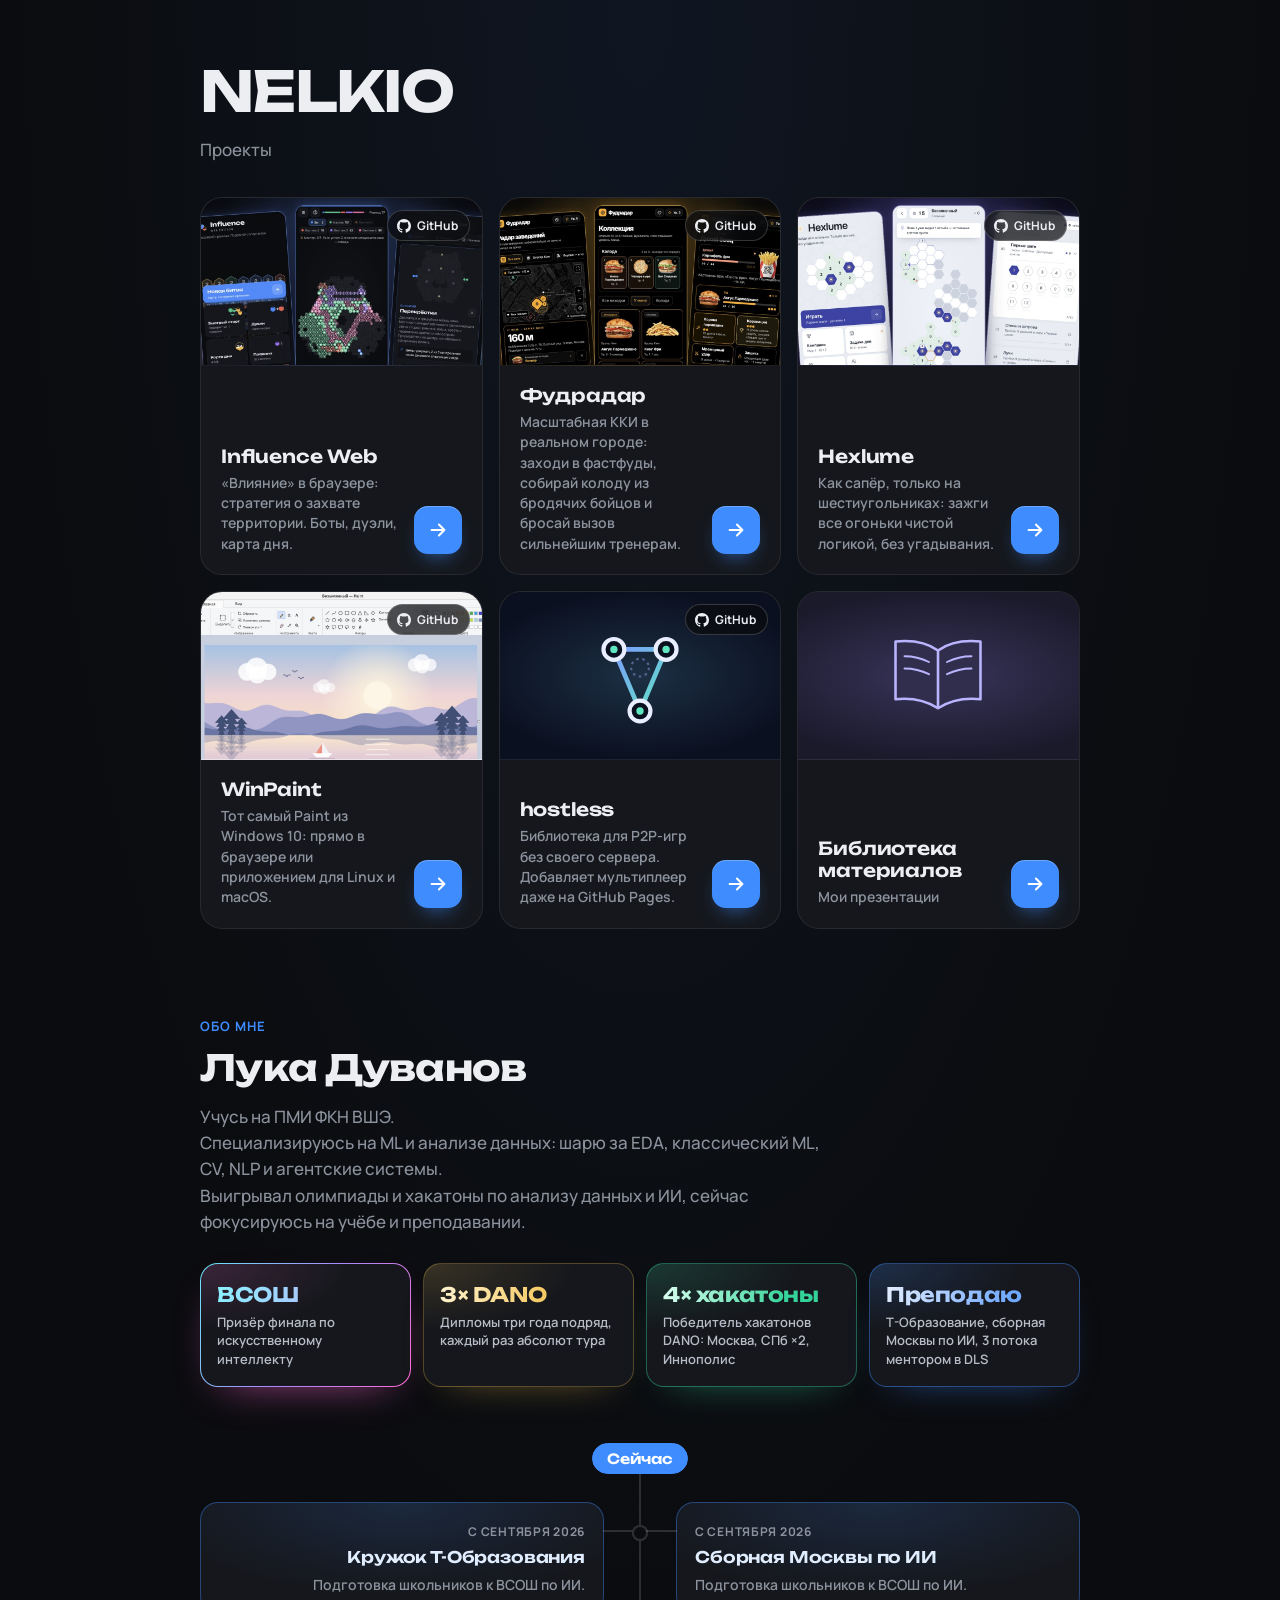
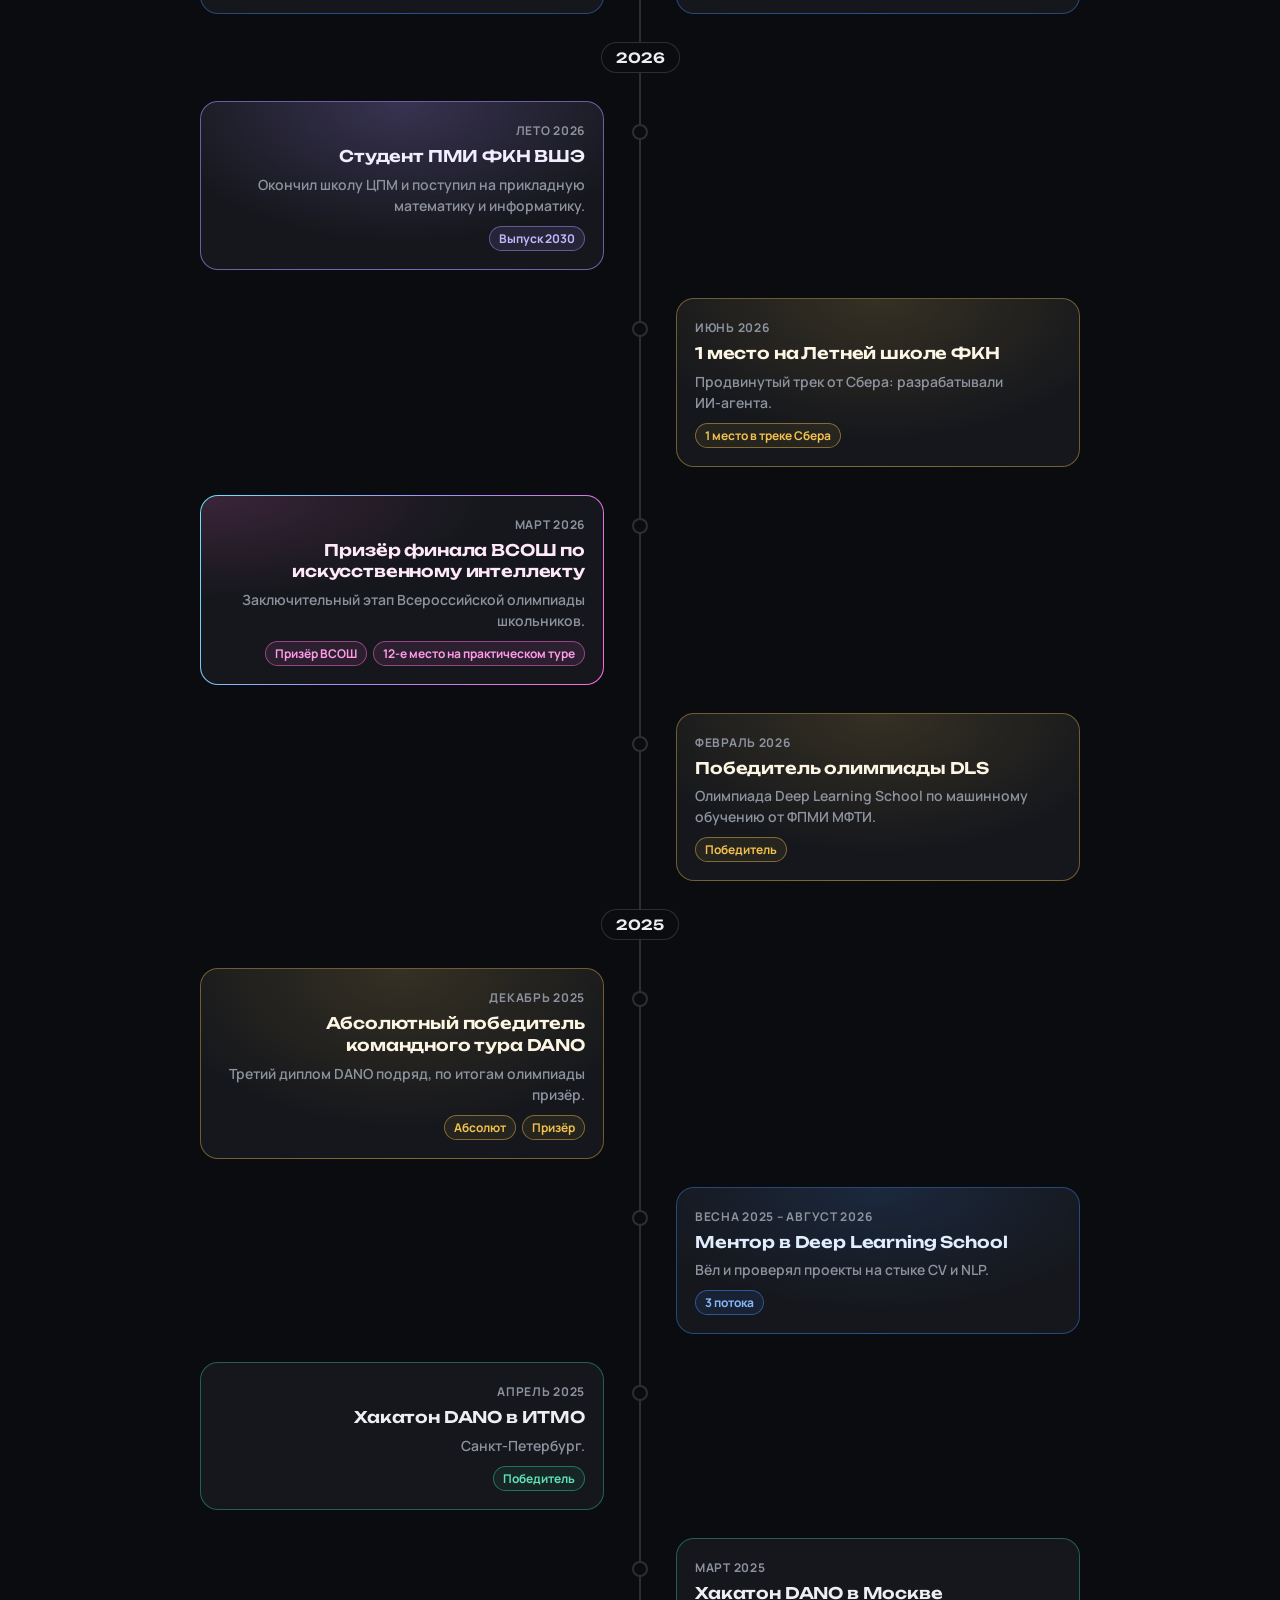
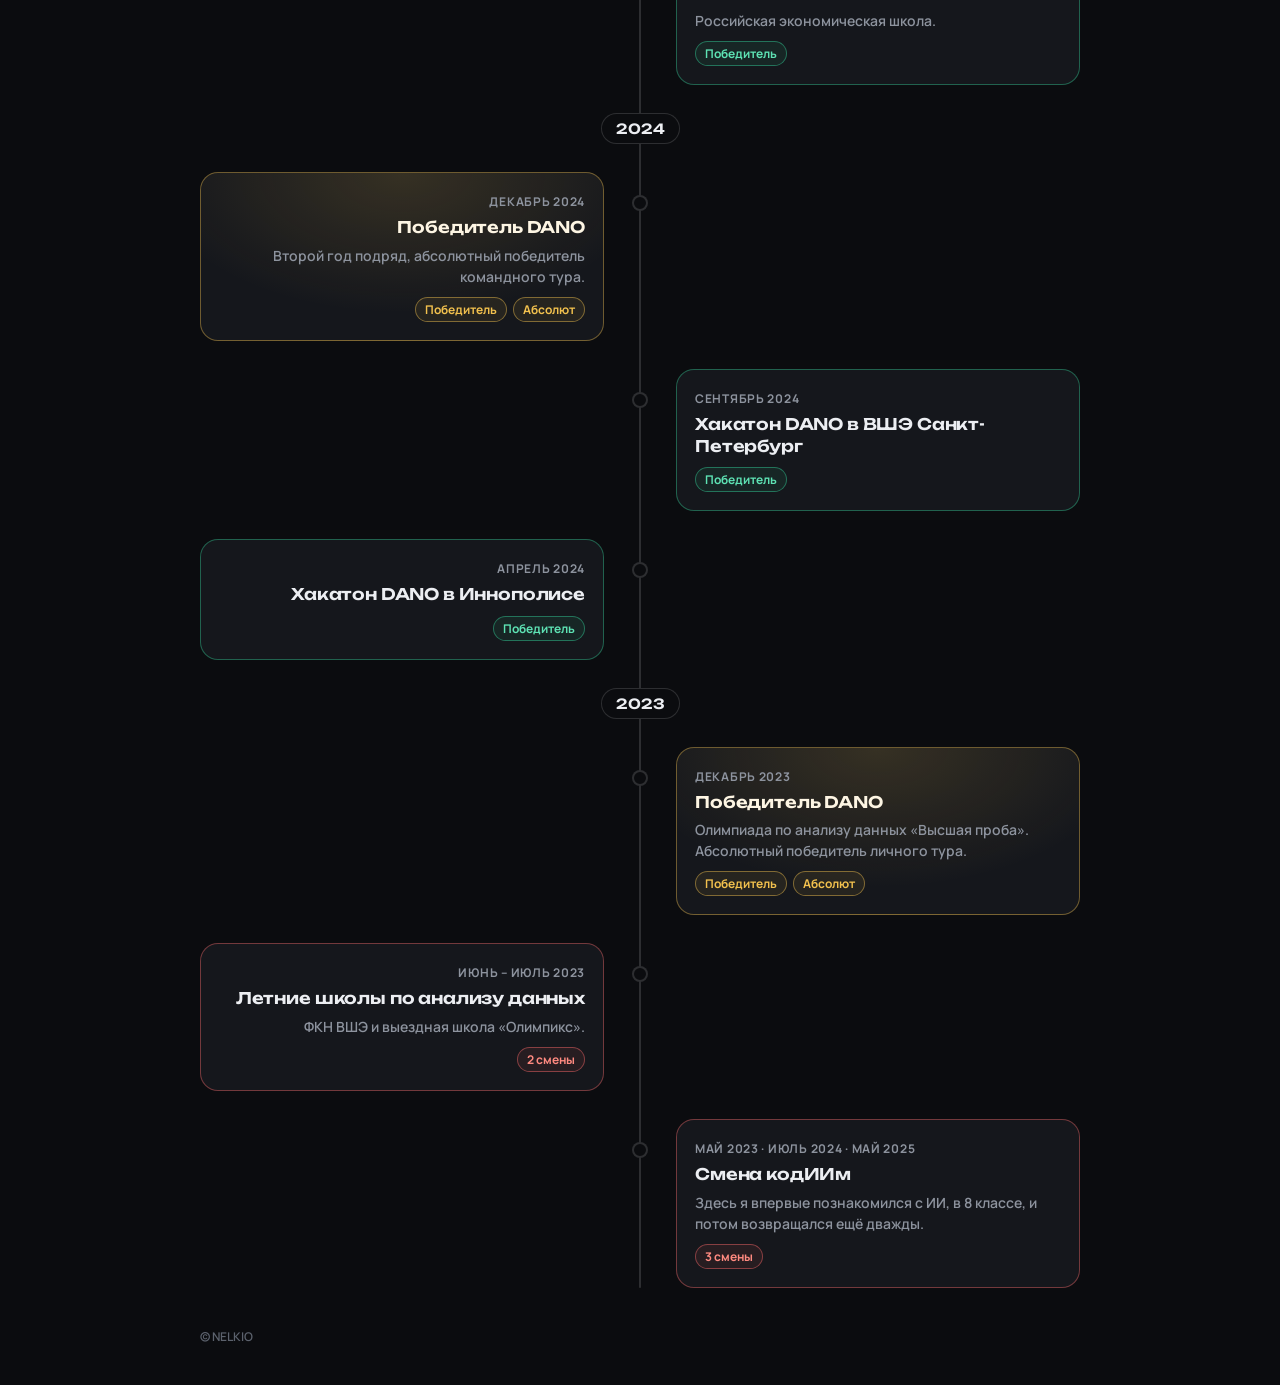
==== commit e9c4d063: "Add hostless as the fifth project and remove the GitHub profile card" ====
--- a/index.html
+++ b/index.html
@@ -179,19 +179,6 @@
         border-bottom: 1px solid var(--hair);
       }
 
-      .cover.github {
-        display: grid;
-        place-items: center;
-        background: radial-gradient(60% 80% at 50% 40%, #1f232b, #121419);
-      }
-
-      .cover.github svg {
-        width: 76px;
-        height: 76px;
-        fill: var(--text);
-        opacity: 0.92;
-      }
-
       .body {
         display: flex;
         align-items: flex-end;
@@ -226,12 +213,6 @@
         background: var(--blue);
         color: #fff;
         box-shadow: 0 1px 0 rgba(255, 255, 255, 0.25) inset, 0 10px 22px -12px var(--blue);
-      }
-
-      .card.alt .go {
-        background: var(--surface-2);
-        border: 1px solid var(--hair-2);
-        box-shadow: none;
       }
 
       .go svg {
@@ -944,7 +925,7 @@
     </main>
 
     <script>
-      // Add new projects here: they appear as cards before the GitHub card.
+      // Projects appear in this order.
       const PROJECTS = [
         {
           title: 'Influence Web',
@@ -979,13 +960,19 @@
           pos: 'center top', // keep the ribbon in view
         },
         {
+          title: 'hostless',
+          desc: 'Библиотека для P2P-игр без своего сервера. Добавляет мультиплеер даже на GitHub Pages.',
+          url: 'https://nelkio.github.io/hostless/',
+          repo: 'https://github.com/NELKIO/hostless',
+          cover: 'covers/hostless.svg',
+        },
+        {
           title: 'Библиотека материалов',
           desc: 'Мои презентации',
           url: 'https://github.com/NELKIO/presentations',
           cover: 'covers/materials.svg',
         },
       ];
-      const GITHUB = { title: 'GitHub', desc: 'Код и все проекты', url: 'https://github.com/NELKIO' };
 
       const arrow =
         '<svg viewBox="0 0 24 24" fill="none" stroke="currentColor" stroke-width="2.2" stroke-linecap="round" stroke-linejoin="round"><path d="M5 12h14M13 6l6 6-6 6"/></svg>';
@@ -993,16 +980,15 @@
         '<svg viewBox="0 0 16 16" aria-hidden="true"><path d="M8 0C3.58 0 0 3.58 0 8c0 3.54 2.29 6.53 5.47 7.59.4.07.55-.17.55-.38 0-.19-.01-.82-.01-1.49-2.01.37-2.53-.49-2.69-.94-.09-.23-.48-.94-.82-1.13-.28-.15-.68-.52-.01-.53.63-.01 1.08.58 1.23.82.72 1.21 1.87.87 2.33.66.07-.52.28-.87.51-1.07-1.78-.2-3.64-.89-3.64-3.95 0-.87.31-1.59.82-2.15-.08-.2-.36-1.02.08-2.12 0 0 .67-.21 2.2.82.64-.18 1.32-.27 2-.27.68 0 1.36.09 2 .27 1.53-1.04 2.2-.82 2.2-.82.44 1.1.16 1.92.08 2.12.51.56.82 1.27.82 2.15 0 3.07-1.87 3.75-3.65 3.95.29.25.54.73.54 1.48 0 1.07-.01 1.93-.01 2.2 0 .21.15.46.55.38A8.013 8.013 0 0016 8c0-4.42-3.58-8-8-8z"/></svg>';
 
       const esc = (s) => s.replace(/[&<>"]/g, (c) => ({ '&': '&amp;', '<': '&lt;', '>': '&gt;', '"': '&quot;' })[c]);
-      const card = (p, alt, cover) => {
+      const card = (p) => {
+        const cover = `<div class="cover" style="background-image:url('${esc(p.cover)}');background-position:${p.pos || 'center'}"></div>`;
         const inner = `${cover}<div class="body"><div><div class="title">${esc(p.title)}</div>${p.desc ? `<div class="desc">${esc(p.desc)}</div>` : ''}</div><span class="go">${arrow}</span></div>`;
-        if (!p.repo) return `<a class="card${alt ? ' alt' : ''}" href="${esc(p.url)}">${inner}</a>`;
+        if (!p.repo) return `<a class="card" href="${esc(p.url)}">${inner}</a>`;
         // Links can't nest: the whole card is covered by one link (.hit), the small GitHub button sits above it.
         return `<div class="card">${inner}<a class="hit" href="${esc(p.url)}" aria-label="${esc(p.title)}"></a><a class="repo" href="${esc(p.repo)}" aria-label="${esc(p.title)}: код на GitHub">${githubMark}GitHub</a></div>`;
       };
 
-      document.getElementById('grid').innerHTML =
-        PROJECTS.map((p) => card(p, false, `<div class="cover" style="background-image:url('${esc(p.cover)}');background-position:${p.pos || 'center'}"></div>`)).join('') +
-        card(GITHUB, true, `<div class="cover github">${githubMark}</div>`);
+      document.getElementById('grid').innerHTML = PROJECTS.map(card).join('');
 
       // Timeline: cards fade in, the line fills up to the reading point, dots light up as it passes them.
       const tl = document.getElementById('tl');
@@ -1047,8 +1033,8 @@
         <a href="https://nelkio.github.io/RU-Fast-Food-Locator-Game/">Фудрадар</a> ·
         <a href="https://nelkio.github.io/hexceed-web/">Hexlume</a> ·
         <a href="https://nelkio.github.io/WinPaint/">WinPaint</a> ·
-        <a href="https://github.com/NELKIO/presentations">Библиотека материалов</a> ·
-        <a href="https://github.com/NELKIO">GitHub</a>
+        <a href="https://nelkio.github.io/hostless/">hostless</a> ·
+        <a href="https://github.com/NELKIO/presentations">Библиотека материалов</a>
       </p>
     </noscript>
   </body>
